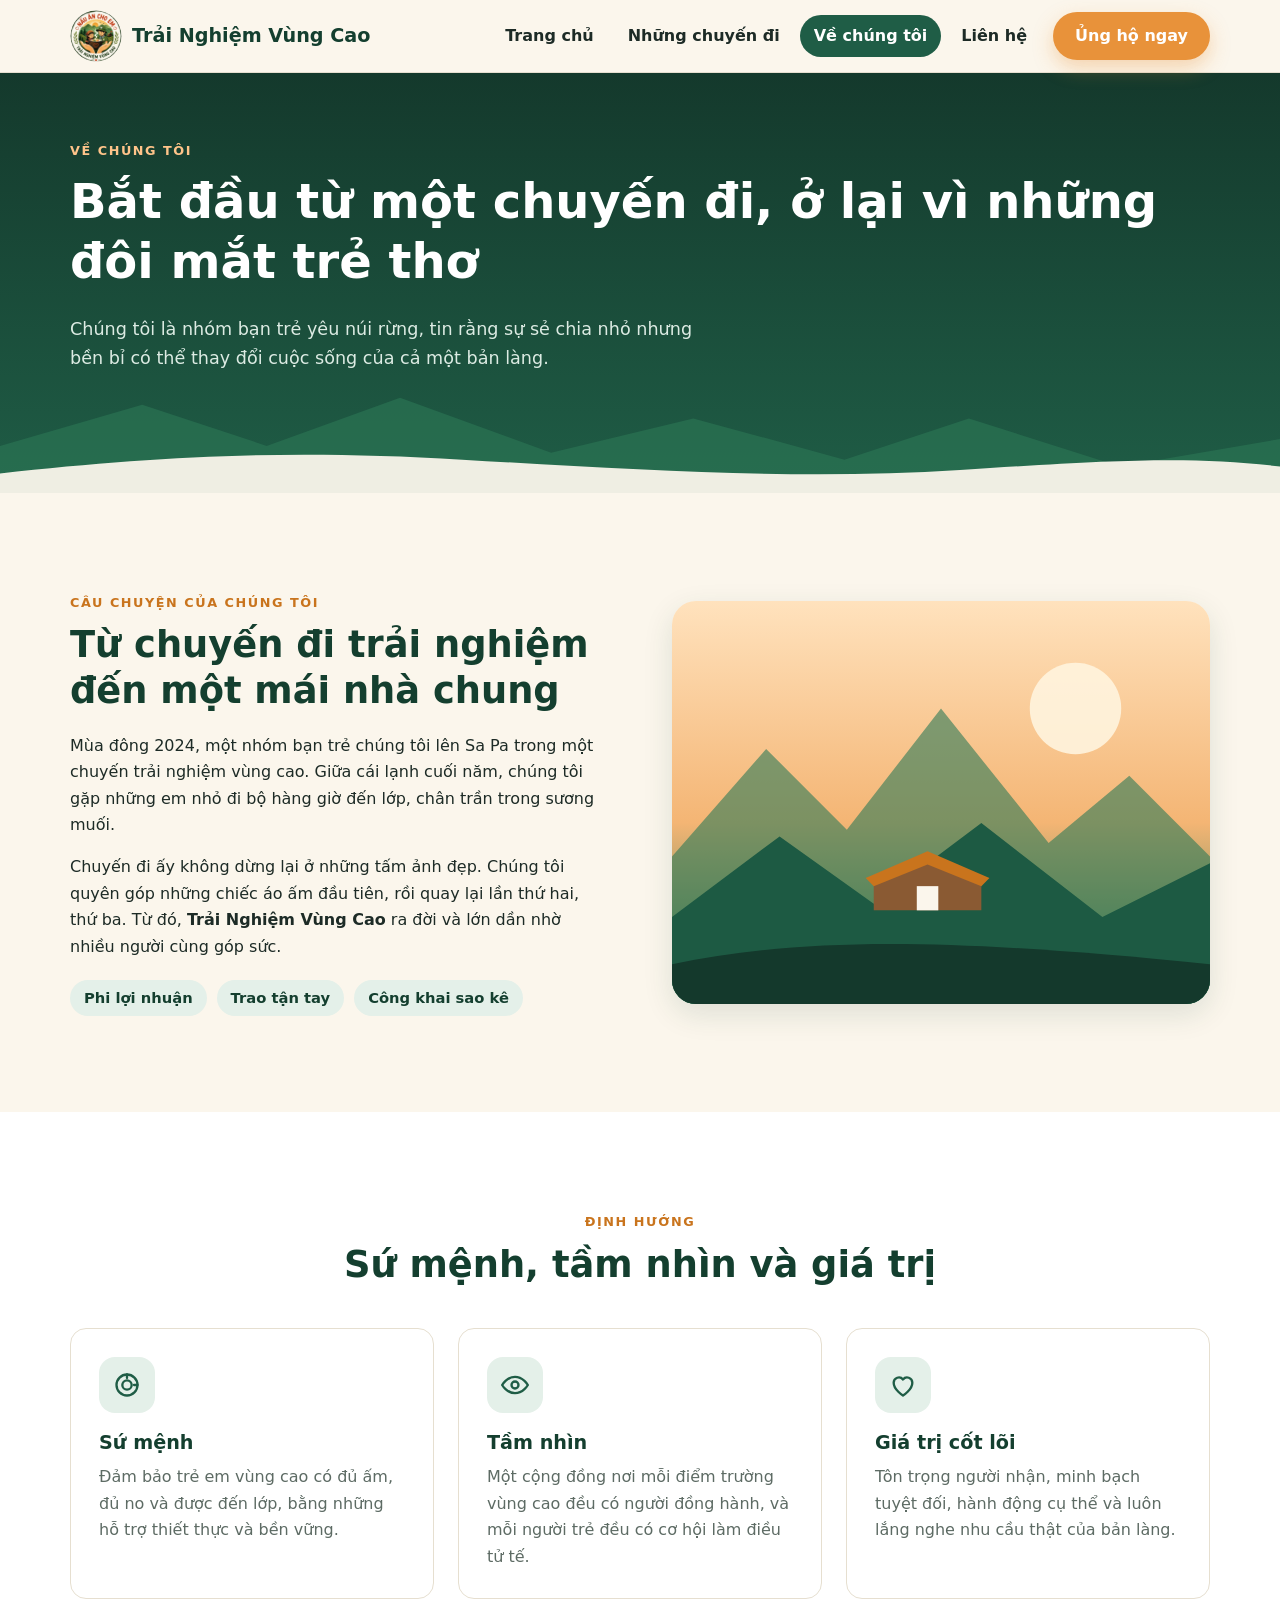
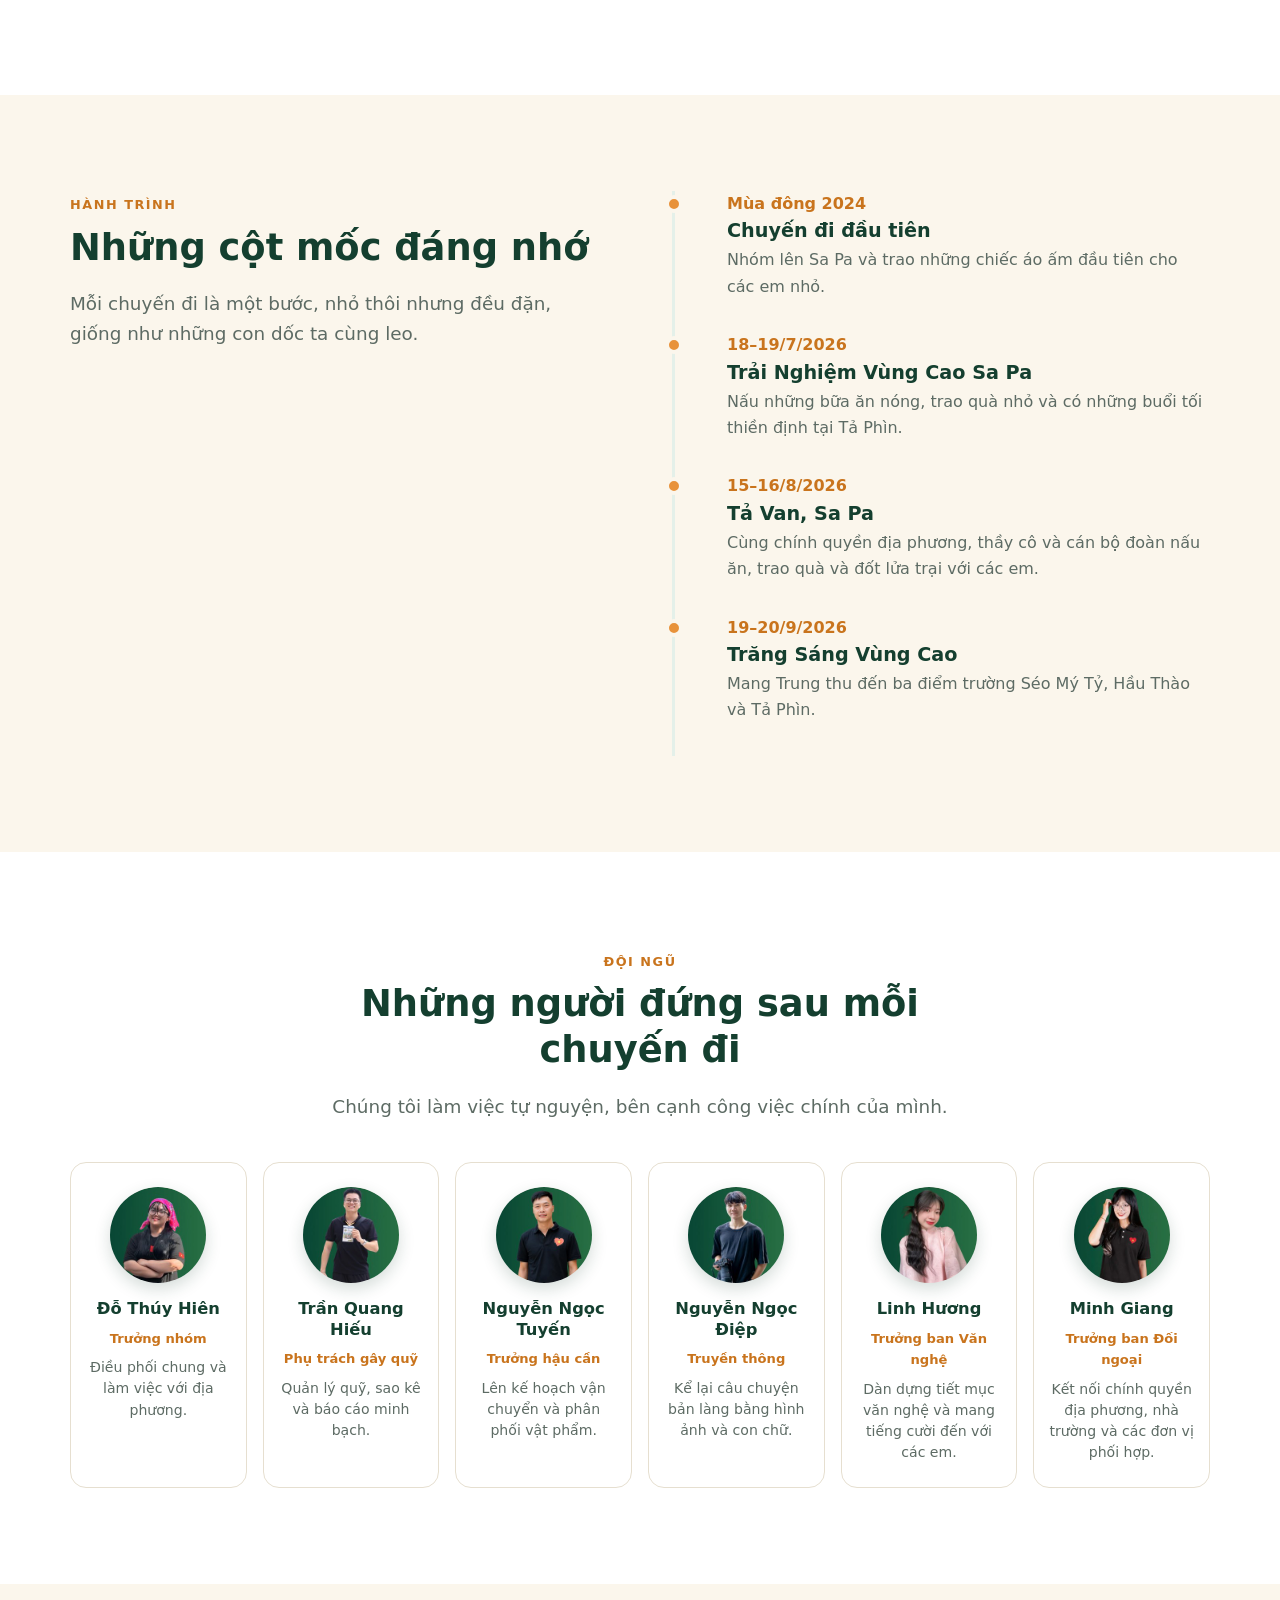
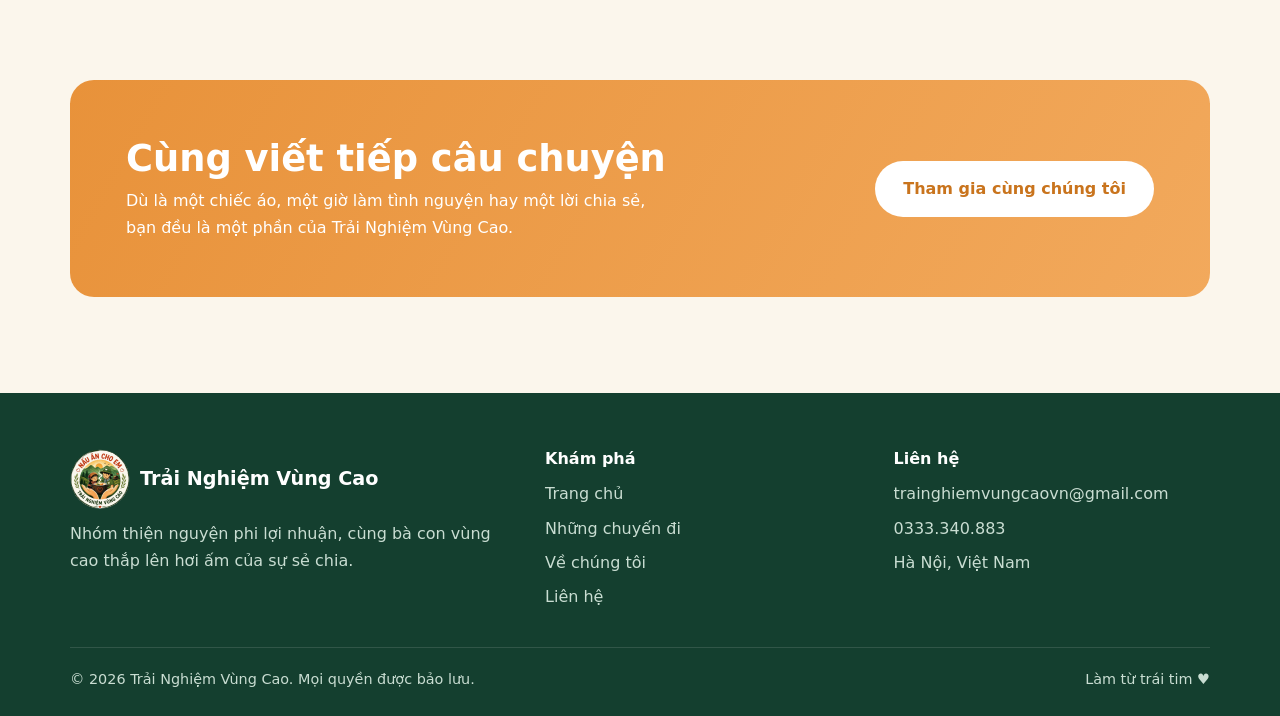
==== about.html @ 70239845 "Add Trải Nghiệm Vùng Cao charity website Static multi-page site (home, trips, about, contact) with t" ====
<!DOCTYPE html>
<html lang="vi">
<head>
  <meta charset="UTF-8">
  <meta name="viewport" content="width=device-width, initial-scale=1">
  <title>Về chúng tôi – Trải Nghiệm Vùng Cao</title>
  <meta name="description" content="Câu chuyện, sứ mệnh, giá trị và đội ngũ của nhóm thiện nguyện Trải Nghiệm Vùng Cao.">
  <link rel="icon" type="image/jpeg" href="image/logo/756038593_122113385253383859_3584838809408569809_n.jpg">
  <link rel="stylesheet" href="assets/css/style.css">
</head>
<body>
  <a class="skip-link" href="#main">Bỏ qua điều hướng</a>

  <header class="site-header">
    <div class="container nav">
      <a class="brand" href="index.html" aria-label="Trải Nghiệm Vùng Cao - Trang chủ">
        <img class="brand-logo" src="image/logo/756038593_122113385253383859_3584838809408569809_n.jpg" alt="" width="52" height="52">
        Trải Nghiệm Vùng Cao
      </a>
      <button class="nav-toggle" aria-expanded="false" aria-controls="menu" aria-label="Mở menu"><span></span></button>
      <ul class="nav-links" id="menu">
        <li><a href="index.html">Trang chủ</a></li>
        <li><a href="trips.html">Những chuyến đi</a></li>
        <li><a href="about.html" aria-current="page">Về chúng tôi</a></li>
        <li><a href="contact.html">Liên hệ</a></li>
        <li><a class="btn btn--primary" href="contact.html#ung-ho">Ủng hộ ngay</a></li>
      </ul>
    </div>
  </header>

  <main id="main">
    <section class="page-hero">
      <div class="container">
        <span class="eyebrow" style="color:#ffc48a">Về chúng tôi</span>
        <h1>Bắt đầu từ một chuyến đi, ở lại vì những đôi mắt trẻ thơ</h1>
        <p>Chúng tôi là nhóm bạn trẻ yêu núi rừng, tin rằng sự sẻ chia nhỏ nhưng bền bỉ có thể thay đổi cuộc sống của cả một bản làng.</p>
      </div>
      <svg class="hero-mountains" viewBox="0 0 1440 160" preserveAspectRatio="none" aria-hidden="true" style="height:110px">
        <path fill="#2e7a58" opacity=".6" d="M0 90 160 30l140 60 150-70 170 80 160-50 170 60 140-60 170 70 180-40v120H0z"/>
        <path fill="#fbf6ec" d="M0 130c180-25 320-35 520-20s380 30 560 15 260-20 360-5v40H0z"/>
      </svg>
    </section>

    <!-- STORY -->
    <section class="section">
      <div class="container split">
        <div class="reveal">
          <span class="eyebrow">Câu chuyện của chúng tôi</span>
          <h2>Từ chuyến đi trải nghiệm đến một mái nhà chung</h2>
          <p>Mùa đông 2024, một nhóm bạn trẻ chúng tôi lên Sa Pa trong một chuyến trải nghiệm vùng cao. Giữa cái lạnh cuối năm, chúng tôi gặp những em nhỏ đi bộ hàng giờ đến lớp, chân trần trong sương muối.</p>
          <p>Chuyến đi ấy không dừng lại ở những tấm ảnh đẹp. Chúng tôi quyên góp những chiếc áo ấm đầu tiên, rồi quay lại lần thứ hai, thứ ba. Từ đó, <strong>Trải Nghiệm Vùng Cao</strong> ra đời và lớn dần nhờ nhiều người cùng góp sức.</p>
          <ul class="pill-list">
            <li>Phi lợi nhuận</li>
            <li>Trao tận tay</li>
            <li>Công khai sao kê</li>
          </ul>
        </div>
        <div class="illustration reveal" aria-hidden="true">
          <svg viewBox="0 0 400 300" preserveAspectRatio="xMidYMid slice">
            <circle cx="300" cy="80" r="34" fill="#fff4de" opacity=".9"/>
            <path fill="#2e7a58" opacity=".6" d="M0 190 70 110l60 60 70-90 80 100 60-50 60 60v110H0z"/>
            <path fill="#1d5a43" d="M0 235 80 175l70 50 80-60 90 70 80-40v110H0z"/>
            <g transform="translate(150 190)">
              <path fill="#8a5a33" d="M0 40V14L40 0l40 14v26z"/>
              <path fill="#c9741d" d="M-6 16 40-4l46 20-6 6L40 6 0 22z"/>
              <rect x="32" y="22" width="16" height="18" fill="#fbf6ec"/>
            </g>
            <path fill="#14392c" d="M0 270c100-20 200-20 400 0v30H0z"/>
          </svg>
        </div>
      </div>
    </section>

    <!-- MISSION -->
    <section class="section section--white">
      <div class="container">
        <div class="section-head center reveal">
          <span class="eyebrow">Định hướng</span>
          <h2>Sứ mệnh, tầm nhìn và giá trị</h2>
        </div>
        <div class="grid grid-3">
          <article class="card reveal">
            <div class="icon-badge"><svg viewBox="0 0 24 24" fill="none" stroke="currentColor" stroke-width="2" stroke-linecap="round" stroke-linejoin="round" aria-hidden="true"><circle cx="12" cy="12" r="9"/><circle cx="12" cy="12" r="4"/><path d="M12 3v3M21 12h-3"/></svg></div>
            <h3>Sứ mệnh</h3>
            <p>Đảm bảo trẻ em vùng cao có đủ ấm, đủ no và được đến lớp, bằng những hỗ trợ thiết thực và bền vững.</p>
          </article>
          <article class="card reveal">
            <div class="icon-badge"><svg viewBox="0 0 24 24" fill="none" stroke="currentColor" stroke-width="2" stroke-linecap="round" stroke-linejoin="round" aria-hidden="true"><path d="M1 12s4-7 11-7 11 7 11 7-4 7-11 7S1 12 1 12z"/><circle cx="12" cy="12" r="3"/></svg></div>
            <h3>Tầm nhìn</h3>
            <p>Một cộng đồng nơi mỗi điểm trường vùng cao đều có người đồng hành, và mỗi người trẻ đều có cơ hội làm điều tử tế.</p>
          </article>
          <article class="card reveal">
            <div class="icon-badge"><svg viewBox="0 0 24 24" fill="none" stroke="currentColor" stroke-width="2" stroke-linecap="round" stroke-linejoin="round" aria-hidden="true"><path d="M12 21s-8-5-8-11a4.5 4.5 0 0 1 8-2.8A4.5 4.5 0 0 1 20 10c0 6-8 11-8 11z"/></svg></div>
            <h3>Giá trị cốt lõi</h3>
            <p>Tôn trọng người nhận, minh bạch tuyệt đối, hành động cụ thể và luôn lắng nghe nhu cầu thật của bản làng.</p>
          </article>
        </div>
      </div>
    </section>

    <!-- TIMELINE -->
    <section class="section">
      <div class="container split" style="align-items:start">
        <div class="section-head reveal" style="margin-bottom:0">
          <span class="eyebrow">Hành trình</span>
          <h2>Những cột mốc đáng nhớ</h2>
          <p class="lead">Mỗi chuyến đi là một bước, nhỏ thôi nhưng đều đặn, giống như những con dốc ta cùng leo.</p>
        </div>
        <ol class="timeline reveal">
          <li><time>Mùa đông 2024</time><h3>Chuyến đi đầu tiên</h3><p>Nhóm lên Sa Pa và trao những chiếc áo ấm đầu tiên cho các em nhỏ.</p></li>
          <li><time>18–19/7/2026</time><h3>Trải Nghiệm Vùng Cao Sa Pa</h3><p>Nấu những bữa ăn nóng, trao quà nhỏ và có những buổi tối thiền định tại Tả Phìn.</p></li>
          <li><time>15–16/8/2026</time><h3>Tả Van, Sa Pa</h3><p>Cùng chính quyền địa phương, thầy cô và cán bộ đoàn nấu ăn, trao quà và đốt lửa trại với các em.</p></li>
          <li><time>19–20/9/2026</time><h3>Trăng Sáng Vùng Cao</h3><p>Mang Trung thu đến ba điểm trường Séo Mý Tỷ, Hầu Thào và Tả Phìn.</p></li>
        </ol>
      </div>
    </section>

    <!-- TEAM -->
    <section class="section section--white">
      <div class="container">
        <div class="section-head center reveal">
          <span class="eyebrow">Đội ngũ</span>
          <h2>Những người đứng sau mỗi chuyến đi</h2>
          <p class="lead">Chúng tôi làm việc tự nguyện, bên cạnh công việc chính của mình.</p>
        </div>
        <div class="team-grid">
          <article class="card team-card reveal">
            <img class="avatar avatar-photo" src="image/team/avatars/hien.jpg" alt="Đỗ Thúy Hiên" width="112" height="112" loading="lazy">
            <h3>Đỗ Thúy Hiên</h3><div class="role">Trưởng nhóm</div>
            <p>Điều phối chung và làm việc với địa phương.</p>
          </article>
          <article class="card team-card reveal">
            <img class="avatar avatar-photo" src="image/team/avatars/hieu.jpg" alt="Trần Quang Hiếu" width="112" height="112" loading="lazy">
            <h3>Trần Quang Hiếu</h3><div class="role">Phụ trách gây quỹ</div>
            <p>Quản lý quỹ, sao kê và báo cáo minh bạch.</p>
          </article>
          <article class="card team-card reveal">
            <img class="avatar avatar-photo" src="image/team/avatars/tuyen.jpg" alt="Nguyễn Ngọc Tuyến" width="112" height="112" loading="lazy">
            <h3>Nguyễn Ngọc Tuyến</h3><div class="role">Trưởng hậu cần</div>
            <p>Lên kế hoạch vận chuyển và phân phối vật phẩm.</p>
          </article>
          <article class="card team-card reveal">
            <img class="avatar avatar-photo" src="image/team/avatars/diep.jpg" alt="Nguyễn Ngọc Điệp" width="112" height="112" loading="lazy">
            <h3>Nguyễn Ngọc Điệp</h3><div class="role">Truyền thông</div>
            <p>Kể lại câu chuyện bản làng bằng hình ảnh và con chữ.</p>
          </article>
          <article class="card team-card reveal">
            <img class="avatar avatar-photo" src="image/team/avatars/huong.jpg" alt="Linh Hương" width="112" height="112" loading="lazy">
            <h3>Linh Hương</h3><div class="role">Trưởng ban Văn nghệ</div>
            <p>Dàn dựng tiết mục văn nghệ và mang tiếng cười đến với các em.</p>
          </article>
          <article class="card team-card reveal">
            <img class="avatar avatar-photo" src="image/team/avatars/giang.jpg" alt="Minh Giang" width="112" height="112" loading="lazy">
            <h3>Minh Giang</h3><div class="role">Trưởng ban Đối ngoại</div>
            <p>Kết nối chính quyền địa phương, nhà trường và các đơn vị phối hợp.</p>
          </article>
        </div>
      </div>
    </section>

    <!-- TRANSPARENCY + CTA -->
    <section class="section">
      <div class="container">
        <div class="cta-band reveal">
          <div>
            <h2>Cùng viết tiếp câu chuyện</h2>
            <p>Dù là một chiếc áo, một giờ làm tình nguyện hay một lời chia sẻ, bạn đều là một phần của Trải Nghiệm Vùng Cao.</p>
          </div>
          <a class="btn" href="contact.html">Tham gia cùng chúng tôi</a>
        </div>
      </div>
    </section>
  </main>

  <footer class="site-footer">
    <div class="container">
      <div class="footer-grid">
        <div>
          <a class="brand" href="index.html">
            <img class="brand-logo" src="image/logo/756038593_122113385253383859_3584838809408569809_n.jpg" alt="" width="52" height="52">
            Trải Nghiệm Vùng Cao
          </a>
          <p>Nhóm thiện nguyện phi lợi nhuận, cùng bà con vùng cao thắp lên hơi ấm của sự sẻ chia.</p>
        </div>
        <div>
          <h4>Khám phá</h4>
          <ul>
            <li><a href="index.html">Trang chủ</a></li>
            <li><a href="trips.html">Những chuyến đi</a></li>
            <li><a href="about.html">Về chúng tôi</a></li>
            <li><a href="contact.html">Liên hệ</a></li>
          </ul>
        </div>
        <div>
          <h4>Liên hệ</h4>
          <ul>
            <li>trainghiemvungcaovn@gmail.com</li>
            <li>0333.340.883</li>
            <li>Hà Nội, Việt Nam</li>
          </ul>
        </div>
      </div>
      <div class="footer-bottom">
        <span>© <span id="year">2026</span> Trải Nghiệm Vùng Cao. Mọi quyền được bảo lưu.</span>
        <span>Làm từ trái tim ♥</span>
      </div>
    </div>
  </footer>

  <script src="assets/js/main.js"></script>
</body>
</html>
---- assets/css/style.css ----
/* ==========================================================
   Trải Nghiệm Vùng Cao - stylesheet dùng chung cho cả 3 trang
   ========================================================== */

:root {
  --green: #1f5d46;
  --green-dark: #143f2f;
  --green-soft: #e4f0e9;
  --amber: #e8923a;
  --amber-dark: #c9741d;
  --cream: #fbf6ec;
  --ink: #1d2b26;
  --muted: #5d6b64;
  --line: #e6dfd0;
  --white: #ffffff;
  --radius: 16px;
  --shadow: 0 10px 30px rgba(20, 63, 47, 0.12);
  --maxw: 1140px;
}

*,
*::before,
*::after { box-sizing: border-box; }

html { scroll-behavior: smooth; }

body {
  margin: 0;
  font-family: "Segoe UI", system-ui, -apple-system, Roboto, "Helvetica Neue", Arial, sans-serif;
  color: var(--ink);
  background: var(--cream);
  line-height: 1.65;
  -webkit-font-smoothing: antialiased;
}

img, svg { max-width: 100%; display: block; }
a { color: var(--green); text-decoration: none; }
a:hover { color: var(--amber-dark); }

h1, h2, h3, h4 { line-height: 1.25; margin: 0 0 .5em; color: var(--green-dark); }
h1 { font-size: clamp(2rem, 5vw, 3.4rem); }
h2 { font-size: clamp(1.6rem, 3.4vw, 2.3rem); }
h3 { font-size: 1.2rem; }
p { margin: 0 0 1em; }

.container { width: min(100% - 32px, var(--maxw)); margin-inline: auto; }
.section { padding: clamp(56px, 8vw, 96px) 0; }
.section--white { background: var(--white); }
.section--green { background: var(--green-dark); color: #e9f2ed; }
.section--green h2, .section--green h3 { color: #fff; }

.eyebrow {
  display: inline-block;
  font-size: .8rem;
  font-weight: 700;
  letter-spacing: .12em;
  text-transform: uppercase;
  color: var(--amber-dark);
  margin-bottom: .6rem;
}
.section--green .eyebrow { color: #f4b574; }

.section-head { max-width: 680px; margin-bottom: 40px; }
.section-head.center { margin-inline: auto; text-align: center; }
.lead { font-size: 1.15rem; color: var(--muted); }

.skip-link {
  position: absolute; left: -999px; top: 8px;
  background: var(--green-dark); color: #fff; padding: 8px 14px; border-radius: 8px; z-index: 200;
}
.skip-link:focus { left: 8px; color: #fff; }

:focus-visible { outline: 3px solid var(--amber); outline-offset: 3px; border-radius: 4px; }

/* ---------- Buttons ---------- */
.btn {
  display: inline-flex; align-items: center; justify-content: center; gap: 8px;
  padding: 13px 26px;
  border-radius: 999px;
  border: 2px solid transparent;
  font: inherit; font-weight: 700; cursor: pointer;
  transition: transform .15s ease, background .2s ease, color .2s ease, box-shadow .2s ease;
}
.btn:hover { transform: translateY(-2px); }
.btn--primary { background: var(--amber); color: #fff; box-shadow: 0 8px 20px rgba(232, 146, 58, .35); }
.btn--primary:hover { background: var(--amber-dark); color: #fff; }
.btn--ghost { border-color: rgba(255,255,255,.7); color: #fff; }
.btn--ghost:hover { background: #fff; color: var(--green-dark); }
.btn--outline { border-color: var(--green); color: var(--green); }
.btn--outline:hover { background: var(--green); color: #fff; }

/* ---------- Header ---------- */
.site-header {
  position: sticky; top: 0; z-index: 100;
  background: rgba(251, 246, 236, .94);
  backdrop-filter: blur(8px);
  border-bottom: 1px solid var(--line);
}
.nav { display: flex; align-items: center; justify-content: space-between; min-height: 72px; gap: 16px; }
.brand { display: flex; align-items: center; gap: 10px; font-weight: 800; font-size: 1.2rem; color: var(--green-dark); }
.brand:hover { color: var(--green-dark); }
/* Logo tròn: cắt vừa vòng tròn để ẩn nền đen ở bốn góc ảnh */
.brand-logo { width: 52px; height: 52px; border-radius: 50%; clip-path: circle(49%); object-fit: cover; flex: none; }
.site-footer .brand-logo { width: 60px; height: 60px; }
.nav-links { display: flex; align-items: center; gap: 6px; list-style: none; margin: 0; padding: 0; }
.nav-links a { display: block; padding: 8px 14px; border-radius: 999px; font-weight: 600; color: var(--ink); }
.nav-links a:hover { background: var(--green-soft); color: var(--green-dark); }
.nav-links a[aria-current="page"] { background: var(--green); color: #fff; }
.nav-links .btn { padding: 9px 20px; margin-left: 6px; color: #fff; }
.nav-links .btn:hover { background: var(--amber-dark); color: #fff; }

.nav-toggle {
  display: none; background: none; border: 0; padding: 8px; cursor: pointer; border-radius: 8px;
}
.nav-toggle span, .nav-toggle span::before, .nav-toggle span::after {
  display: block; width: 24px; height: 2px; background: var(--green-dark); position: relative; transition: .2s;
}
.nav-toggle span::before, .nav-toggle span::after { content: ""; position: absolute; left: 0; }
.nav-toggle span::before { top: -7px; }
.nav-toggle span::after { top: 7px; }
.nav-toggle[aria-expanded="true"] span { background: transparent; }
.nav-toggle[aria-expanded="true"] span::before { top: 0; transform: rotate(45deg); }
.nav-toggle[aria-expanded="true"] span::after { top: 0; transform: rotate(-45deg); }

@media (max-width: 820px) {
  .nav-toggle { display: block; }
  .nav-links {
    position: absolute; left: 0; right: 0; top: 72px;
    flex-direction: column; align-items: stretch; gap: 4px;
    background: var(--cream); padding: 14px 16px 20px;
    border-bottom: 1px solid var(--line);
    display: none;
  }
  .nav-links.open { display: flex; }
  .nav-links .btn { margin: 6px 0 0; }
}

/* ---------- Hero ---------- */
.hero {
  position: relative; overflow: hidden; color: #fff;
  background: linear-gradient(180deg, #14392c 0%, #1f5d46 55%, #3e8a66 100%);
  padding: clamp(64px, 10vw, 120px) 0 clamp(150px, 20vw, 240px);
}
.hero h1 { color: #fff; max-width: 14ch; }
.hero h1 em { font-style: normal; color: #ffc48a; }
.hero p { font-size: 1.2rem; max-width: 52ch; color: #e3efe8; }
.hero-actions { display: flex; flex-wrap: wrap; gap: 14px; margin-top: 28px; }
.hero-sun {
  position: absolute; right: 12%; top: 60px; width: 150px; height: 150px; border-radius: 50%;
  background: radial-gradient(circle, #ffd9a8 0%, #f6a95a 60%, rgba(246,169,90,0) 72%);
  opacity: .9;
}
.hero-mountains { position: absolute; left: 0; right: 0; bottom: -1px; width: 100%; height: auto; }
.hero .container { position: relative; z-index: 2; }

.page-hero {
  position: relative; overflow: hidden; color: #fff;
  background: linear-gradient(180deg, #14392c 0%, #1f5d46 100%);
  padding: 64px 0 120px;
}
.page-hero h1 { color: #fff; font-size: clamp(2rem, 4.5vw, 3rem); }
.page-hero p { color: #dcebe3; max-width: 56ch; font-size: 1.1rem; margin: 0; }
.page-hero .hero-mountains { opacity: .95; }
.page-hero .container { position: relative; z-index: 2; }

/* ---------- Stats ---------- */
.stats {
  margin-top: -64px; position: relative; z-index: 5;
}
.stats-grid {
  display: grid; grid-template-columns: repeat(4, 1fr); gap: 0;
  background: var(--white); border-radius: var(--radius); box-shadow: var(--shadow); overflow: hidden;
}
.stat { padding: 28px 20px; text-align: center; border-right: 1px solid var(--line); }
.stat:last-child { border-right: 0; }
.stat strong { display: block; font-size: clamp(1.8rem, 4vw, 2.6rem); color: var(--green); line-height: 1.1; }
.stat span { color: var(--muted); font-size: .95rem; }
@media (max-width: 720px) {
  .stats-grid { grid-template-columns: repeat(2, 1fr); }
  .stat:nth-child(2) { border-right: 0; }
  .stat:nth-child(-n+2) { border-bottom: 1px solid var(--line); }
}

/* ---------- Cards ---------- */
.grid { display: grid; gap: 24px; }
.grid-3 { grid-template-columns: repeat(3, 1fr); }
.grid-2 { grid-template-columns: repeat(2, 1fr); }
.grid-4 { grid-template-columns: repeat(4, 1fr); }
@media (max-width: 960px) { .grid-3, .grid-4 { grid-template-columns: repeat(2, 1fr); } }
@media (max-width: 640px) { .grid-3, .grid-2, .grid-4 { grid-template-columns: 1fr; } }

.card {
  background: var(--white); border: 1px solid var(--line); border-radius: var(--radius);
  padding: 28px; transition: transform .2s ease, box-shadow .2s ease;
}
.card:hover { transform: translateY(-4px); box-shadow: var(--shadow); }
.icon-badge {
  width: 56px; height: 56px; border-radius: 16px; display: grid; place-items: center;
  background: var(--green-soft); color: var(--green); margin-bottom: 18px;
}
.icon-badge svg { width: 28px; height: 28px; }
.card p { color: var(--muted); margin-bottom: 0; }

/* ---------- Campaign ---------- */
.campaign {
  display: grid; grid-template-columns: 1.1fr 1fr; gap: 0;
  background: var(--white); border-radius: 24px; overflow: hidden; box-shadow: var(--shadow);
}
.campaign-visual {
  min-height: 320px;
  background: linear-gradient(160deg, #f6c58a 0%, #e8923a 45%, #1f5d46 100%);
  position: relative;
}
.campaign-visual svg { position: absolute; inset: auto 0 0 0; width: 100%; }
.campaign-body { padding: clamp(24px, 4vw, 48px); }
.tag {
  display: inline-block; background: var(--green-soft); color: var(--green-dark);
  font-size: .8rem; font-weight: 700; padding: 4px 12px; border-radius: 999px; margin-bottom: 14px;
}
.progress { height: 12px; border-radius: 999px; background: #efe8d8; overflow: hidden; margin: 18px 0 8px; }
.progress > span {
  display: block; height: 100%; width: 0; border-radius: inherit;
  background: linear-gradient(90deg, var(--amber), var(--green));
  transition: width 1.4s ease;
}
.progress-meta { display: flex; justify-content: space-between; font-size: .95rem; color: var(--muted); }
.progress-meta strong { color: var(--green-dark); }

.amounts { display: flex; flex-wrap: wrap; gap: 10px; margin: 22px 0 18px; }
.amount {
  padding: 10px 18px; border-radius: 999px; border: 2px solid var(--line); background: #fff;
  font: inherit; font-weight: 700; cursor: pointer; color: var(--green-dark); transition: .15s;
}
.amount:hover { border-color: var(--green); }
.amount[aria-pressed="true"] { background: var(--green); border-color: var(--green); color: #fff; }
.donate-note { font-size: .9rem; color: var(--muted); margin: 12px 0 0; min-height: 1.4em; }

@media (max-width: 860px) {
  .campaign { grid-template-columns: 1fr; }
  .campaign-visual { min-height: 220px; }
}

/* ---------- Steps ---------- */
.steps { counter-reset: step; display: grid; grid-template-columns: repeat(4, 1fr); gap: 24px; }
.step { position: relative; padding-top: 64px; }
.step::before {
  counter-increment: step; content: counter(step);
  position: absolute; top: 0; left: 0; width: 48px; height: 48px; border-radius: 50%;
  display: grid; place-items: center; font-weight: 800; font-size: 1.2rem;
  background: var(--amber); color: #fff;
}
.step p { color: #c9ddd2; margin: 0; }
@media (max-width: 960px) { .steps { grid-template-columns: repeat(2, 1fr); } }
@media (max-width: 560px) { .steps { grid-template-columns: 1fr; } }

/* ---------- Quote ---------- */
.quote { background: var(--green-soft); border-radius: var(--radius); padding: 28px; position: relative; }
.quote::before {
  content: "“"; position: absolute; top: 4px; left: 18px; font-size: 4rem; line-height: 1;
  color: var(--amber); font-family: Georgia, serif;
}
.quote p { padding-top: 26px; font-size: 1.05rem; }
.quote footer { font-weight: 700; color: var(--green-dark); }
.quote footer span { display: block; font-weight: 400; color: var(--muted); font-size: .9rem; }

/* ---------- CTA band ---------- */
.cta-band {
  background: linear-gradient(120deg, var(--amber) 0%, #f2a95c 100%);
  color: #fff; border-radius: 24px; padding: clamp(32px, 5vw, 56px);
  display: flex; flex-wrap: wrap; gap: 24px; align-items: center; justify-content: space-between;
}
.cta-band h2 { color: #fff; margin: 0 0 6px; }
.cta-band p { margin: 0; max-width: 52ch; }
.cta-band .btn { background: #fff; color: var(--amber-dark); }
.cta-band .btn:hover { background: var(--green-dark); color: #fff; }

/* ---------- About ---------- */
.split { display: grid; grid-template-columns: 1fr 1fr; gap: clamp(28px, 5vw, 64px); align-items: center; }
@media (max-width: 860px) { .split { grid-template-columns: 1fr; } }
.illustration {
  border-radius: 24px; overflow: hidden; aspect-ratio: 4 / 3;
  background: linear-gradient(180deg, #ffe2bd 0%, #f4b574 55%, #2e7a58 100%);
  position: relative; box-shadow: var(--shadow);
}
.illustration svg { position: absolute; inset: 0; width: 100%; height: 100%; }

.timeline { list-style: none; margin: 0; padding: 0 0 0 28px; border-left: 3px solid var(--green-soft); }
.timeline li { position: relative; padding: 0 0 32px 24px; }
.timeline li::before {
  content: ""; position: absolute; left: -38px; top: 4px; width: 18px; height: 18px; border-radius: 50%;
  background: var(--amber); border: 4px solid var(--cream);
}
.timeline time { font-weight: 800; color: var(--amber-dark); }
.timeline h3 { margin: 2px 0 4px; }
.timeline p { margin: 0; color: var(--muted); }

.team-card { text-align: center; }
.avatar {
  width: 96px; height: 96px; border-radius: 50%; margin: 0 auto 16px; display: grid; place-items: center;
  font-size: 2rem; font-weight: 800; color: #fff;
}
.team-card .role { color: var(--amber-dark); font-weight: 700; font-size: .9rem; margin-bottom: 8px; }

.pill-list { display: flex; flex-wrap: wrap; gap: 10px; list-style: none; padding: 0; margin: 20px 0 0; }
.pill-list li { background: var(--green-soft); color: var(--green-dark); padding: 6px 14px; border-radius: 999px; font-weight: 600; font-size: .92rem; }

/* ---------- Contact ---------- */
.contact-grid { display: grid; grid-template-columns: 1fr 1.25fr; gap: 32px; align-items: start; }
@media (max-width: 860px) { .contact-grid { grid-template-columns: 1fr; } }

.info-list { list-style: none; padding: 0; margin: 0; display: grid; gap: 20px; }
.info-list li { display: flex; gap: 14px; }
.info-list .icon-badge { margin: 0; flex: none; width: 48px; height: 48px; border-radius: 14px; }
.info-list strong { display: block; color: var(--green-dark); }
.info-list span, .info-list a { color: var(--muted); }

.form-card { background: var(--white); border: 1px solid var(--line); border-radius: 24px; padding: clamp(22px, 4vw, 40px); box-shadow: var(--shadow); }
.field { margin-bottom: 18px; }
.field label { display: block; font-weight: 700; margin-bottom: 6px; color: var(--green-dark); }
.field input, .field select, .field textarea {
  width: 100%; padding: 12px 14px; border: 2px solid var(--line); border-radius: 12px; background: #fffdf8;
  font: inherit; color: var(--ink); transition: border-color .15s, box-shadow .15s;
}
.field textarea { resize: vertical; min-height: 130px; }
.field input:focus, .field select:focus, .field textarea:focus {
  outline: none; border-color: var(--green); box-shadow: 0 0 0 4px rgba(31, 93, 70, .15);
}
.field.invalid input, .field.invalid select, .field.invalid textarea { border-color: #c0392b; }
.error-msg { display: none; color: #c0392b; font-size: .88rem; margin-top: 4px; }
.field.invalid .error-msg { display: block; }
.form-row { display: grid; grid-template-columns: 1fr 1fr; gap: 16px; }
@media (max-width: 560px) { .form-row { grid-template-columns: 1fr; } }

.form-success {
  display: none; background: var(--green-soft); border: 1px solid #b9d8c7; color: var(--green-dark);
  border-radius: 12px; padding: 16px 18px; margin-bottom: 18px; font-weight: 600;
}
.form-success.show { display: block; }

.bank { background: var(--green-dark); color: #e9f2ed; border-radius: var(--radius); padding: 24px; margin-top: 28px; }
.bank h3 { color: #fff; }
.bank dl { margin: 0; display: grid; grid-template-columns: auto 1fr; gap: 6px 16px; }
.bank dt { color: #a9c7b8; }
.bank dd { margin: 0; font-weight: 700; }

/* ---------- FAQ ---------- */
.faq { max-width: 780px; margin-inline: auto; display: grid; gap: 12px; }
.faq details { background: var(--white); border: 1px solid var(--line); border-radius: 14px; padding: 0 20px; }
.faq summary {
  cursor: pointer; font-weight: 700; padding: 16px 0; list-style: none; color: var(--green-dark);
  display: flex; justify-content: space-between; gap: 16px;
}
.faq summary::-webkit-details-marker { display: none; }
.faq summary::after { content: "+"; font-size: 1.4rem; color: var(--amber-dark); line-height: 1; }
.faq details[open] summary::after { content: "−"; }
.faq details p { color: var(--muted); padding-bottom: 16px; margin: 0; }

/* ---------- Footer ---------- */
.site-footer { background: var(--green-dark); color: #c9ddd2; padding: 56px 0 24px; }
.footer-grid { display: grid; grid-template-columns: 1.4fr 1fr 1fr; gap: 32px; }
@media (max-width: 720px) { .footer-grid { grid-template-columns: 1fr; } }
.site-footer h4 { color: #fff; margin-bottom: 12px; }
.site-footer a { color: #c9ddd2; }
.site-footer a:hover { color: #ffc48a; }
.site-footer ul { list-style: none; margin: 0; padding: 0; display: grid; gap: 8px; }
.site-footer .brand { color: #fff; margin-bottom: 12px; }
.footer-bottom { margin-top: 36px; padding-top: 20px; border-top: 1px solid rgba(255,255,255,.12); font-size: .9rem; display: flex; flex-wrap: wrap; justify-content: space-between; gap: 8px; }

/* ---------- Reveal animation ---------- */
.reveal { opacity: 0; transform: translateY(22px); transition: opacity .7s ease, transform .7s ease; }
.reveal.visible { opacity: 1; transform: none; }

@media (prefers-reduced-motion: reduce) {
  html { scroll-behavior: auto; }
  .reveal { opacity: 1; transform: none; transition: none; }
  .progress > span { transition: none; }
  .btn, .card { transition: none; }
}

/* ---------- Trang Những chuyến đi ---------- */
.trip-toolbar { display: flex; flex-wrap: wrap; gap: 20px; align-items: flex-end; justify-content: space-between; margin-bottom: 32px; }
.filters { display: flex; flex-wrap: wrap; gap: 8px; }
.filter {
  padding: 8px 18px; border-radius: 999px; border: 2px solid var(--line); background: #fff;
  font: inherit; font-weight: 700; color: var(--green-dark); cursor: pointer; transition: .15s;
}
.filter:hover { border-color: var(--green); }
.filter[aria-pressed="true"] { background: var(--green); border-color: var(--green); color: #fff; }

.trip-grid { display: grid; grid-template-columns: repeat(3, 1fr); gap: 24px; }
@media (max-width: 960px) { .trip-grid { grid-template-columns: repeat(2, 1fr); } }
@media (max-width: 640px) { .trip-grid { grid-template-columns: 1fr; } }
.trip-card[hidden] { display: none; }
.trip-card {
  background: var(--white); border: 1px solid var(--line); border-radius: var(--radius);
  overflow: hidden; display: flex; flex-direction: column; transition: transform .2s ease, box-shadow .2s ease;
}
.trip-card:hover { transform: translateY(-4px); box-shadow: var(--shadow); }

/* Khung ảnh: có ảnh thì hiện ảnh, chưa có ảnh thì hiện ô màu + tên file */
.trip-photo, .gallery-item {
  position: relative; overflow: hidden;
  background:
    url("data:image/svg+xml,%3Csvg xmlns='http://www.w3.org/2000/svg' viewBox='0 0 400 300' preserveAspectRatio='none'%3E%3Cpath fill='%231d5a43' opacity='.55' d='M0 200 80 120l70 70 80-100 90 110 80-60v160H0z'/%3E%3Cpath fill='%2314392c' opacity='.8' d='M0 250c100-25 200-25 400 0v50H0z'/%3E%3C/svg%3E") center bottom / cover no-repeat,
    linear-gradient(160deg, #f6c58a 0%, #e8923a 50%, #3e8a66 100%);
}
.trip-photo { aspect-ratio: 4 / 3; }
.trip-photo img, .gallery-item img { width: 100%; height: 100%; object-fit: cover; display: block; }
.trip-photo.no-img::after, .gallery-item.no-img::after {
  content: "Thêm ảnh: " attr(data-file);
  position: absolute; left: 10px; right: 10px; bottom: 10px; text-align: center;
  background: rgba(20, 63, 47, .78); color: #fff; font-size: .78rem; padding: 4px 8px; border-radius: 8px;
}
.trip-year {
  position: absolute; top: 12px; left: 12px; background: var(--amber); color: #fff;
  font-weight: 800; font-size: .8rem; padding: 3px 12px; border-radius: 999px;
}
.trip-body { padding: 22px; display: flex; flex-direction: column; flex: 1; }
.trip-meta { font-size: .85rem; font-weight: 700; color: var(--amber-dark); margin-bottom: 6px; }
.trip-body p { color: var(--muted); }
.trip-stats {
  list-style: none; margin: auto 0 0; padding: 14px 0 0; border-top: 1px solid var(--line);
  display: flex; flex-wrap: wrap; gap: 6px 16px; font-size: .88rem; color: var(--muted);
}
.trip-stats strong { color: var(--green-dark); }
.trip-empty { text-align: center; color: var(--muted); padding: 32px 0; }

.gallery { display: grid; grid-template-columns: repeat(4, 1fr); gap: 12px; }
@media (max-width: 860px) { .gallery { grid-template-columns: repeat(2, 1fr); } }
.gallery-item { aspect-ratio: 1; border: 0; padding: 0; border-radius: 14px; cursor: zoom-in; transition: transform .2s ease; }
.gallery-item:hover { transform: scale(1.02); }
.gallery-item.no-img { cursor: default; }
.gallery-item.no-img:hover { transform: none; }

.lightbox { border: 0; padding: 0; background: transparent; max-width: min(94vw, 1000px); max-height: 92vh; overflow: visible; }
.lightbox::backdrop { background: rgba(10, 25, 19, .88); }
.lightbox img { max-width: 100%; max-height: 80vh; margin: 0 auto; border-radius: 12px; }
.lightbox p { color: #fff; text-align: center; margin: 12px 0 0; }
.lightbox-close {
  position: absolute; top: -14px; right: -6px; width: 40px; height: 40px; border-radius: 50%;
  border: 0; background: #fff; color: var(--green-dark); font-size: 1.6rem; line-height: 1; cursor: pointer; z-index: 2;
}

@media (prefers-reduced-motion: reduce) {
  .trip-card, .gallery-item { transition: none; }
}

/* ---------- Album ảnh từng chuyến đi ---------- */
button.trip-photo { display: block; width: 100%; border: 0; padding: 0; cursor: zoom-in; font: inherit; }
.trip-photo img { object-position: center 35%; transition: transform .4s ease; }
button.trip-photo:hover img { transform: scale(1.04); }
.trip-count {
  position: absolute; right: 12px; bottom: 12px; background: rgba(20, 63, 47, .82); color: #fff;
  font-size: .8rem; font-weight: 700; padding: 3px 12px; border-radius: 999px;
}
.trip-photo.no-img .trip-count { display: none; }
.trip-link { margin-top: 14px; font-weight: 700; }

.album + .album { margin-top: 56px; }
.album h3 { font-size: 1.4rem; margin-bottom: 16px; display: flex; flex-wrap: wrap; align-items: baseline; gap: 4px 14px; }
.album h3 span { font-size: .95rem; font-weight: 600; color: var(--amber-dark); }
.album-grid { display: grid; grid-template-columns: repeat(4, 1fr); gap: 12px; }
@media (max-width: 960px) { .album-grid { grid-template-columns: repeat(3, 1fr); } }
@media (max-width: 560px) { .album-grid { grid-template-columns: repeat(2, 1fr); } }
.album-item {
  aspect-ratio: 1; border: 0; padding: 0; border-radius: 14px; overflow: hidden; cursor: zoom-in; position: relative;
  background: linear-gradient(160deg, #f6c58a 0%, #e8923a 50%, #3e8a66 100%);
}
.album-item img { width: 100%; height: 100%; object-fit: cover; object-position: center 35%; display: block; transition: transform .35s ease; }
.album-item:hover img { transform: scale(1.06); }
.album-empty { color: var(--muted); background: var(--cream); border: 2px dashed var(--line); border-radius: 14px; padding: 28px; text-align: center; margin: 0; }
html { scroll-padding-top: 88px; }

.lightbox-nav {
  position: fixed; top: 50%; transform: translateY(-50%); width: 48px; height: 48px; border-radius: 50%;
  border: 0; background: rgba(255, 255, 255, .92); color: var(--green-dark); font-size: 2rem; line-height: 1;
  cursor: pointer; z-index: 3;
}
.lightbox-nav:hover { background: #fff; }
.lightbox-prev { left: 12px; }
.lightbox-next { right: 12px; }
.lightbox-close { position: fixed; top: 16px; right: 16px; }

@media (prefers-reduced-motion: reduce) {
  .trip-photo img, .album-item img { transition: none; }
}

/* Đảm bảo thuộc tính hidden luôn ẩn được phần tử (vd: ảnh chưa có file) */
[hidden] { display: none !important; }

/* Ảnh đại diện thành viên (ảnh tròn đã cắt sẵn trong image/team/avatars) */
.avatar-photo { width: 112px; height: 112px; object-fit: cover; background: var(--green); box-shadow: 0 6px 16px rgba(20, 63, 47, .18); }

/* Đội ngũ: 6 thành viên trên một hàng (màn hình lớn), tự xuống hàng trên máy nhỏ */
.team-grid { display: grid; grid-template-columns: repeat(6, 1fr); gap: 16px; }
.team-grid .card { padding: 24px 14px; }
.team-grid .avatar-photo { width: 96px; height: 96px; }
.team-grid h3 { font-size: 1.02rem; }
.team-grid .role { font-size: .82rem; }
.team-grid .card p { font-size: .88rem; line-height: 1.5; }
@media (max-width: 1000px) { .team-grid { grid-template-columns: repeat(3, 1fr); } }
@media (max-width: 560px) { .team-grid { grid-template-columns: repeat(2, 1fr); gap: 12px; } }
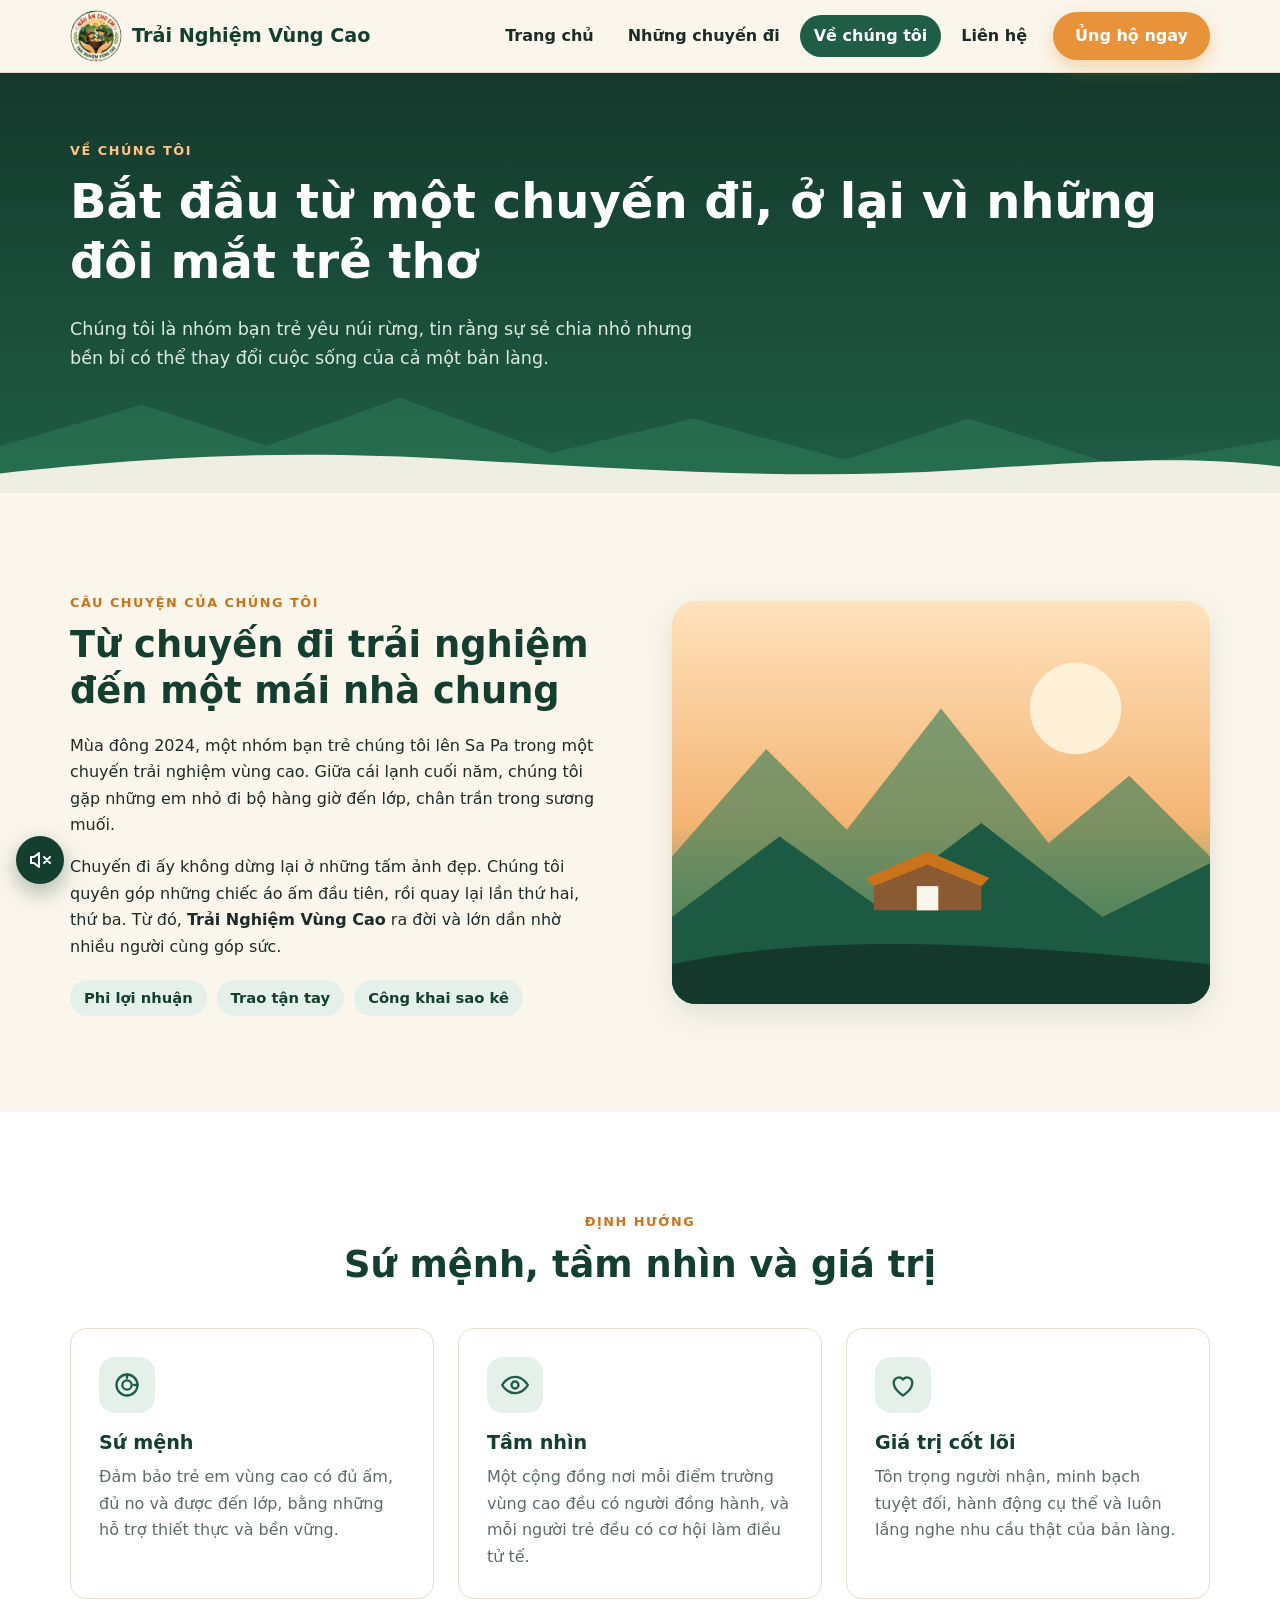
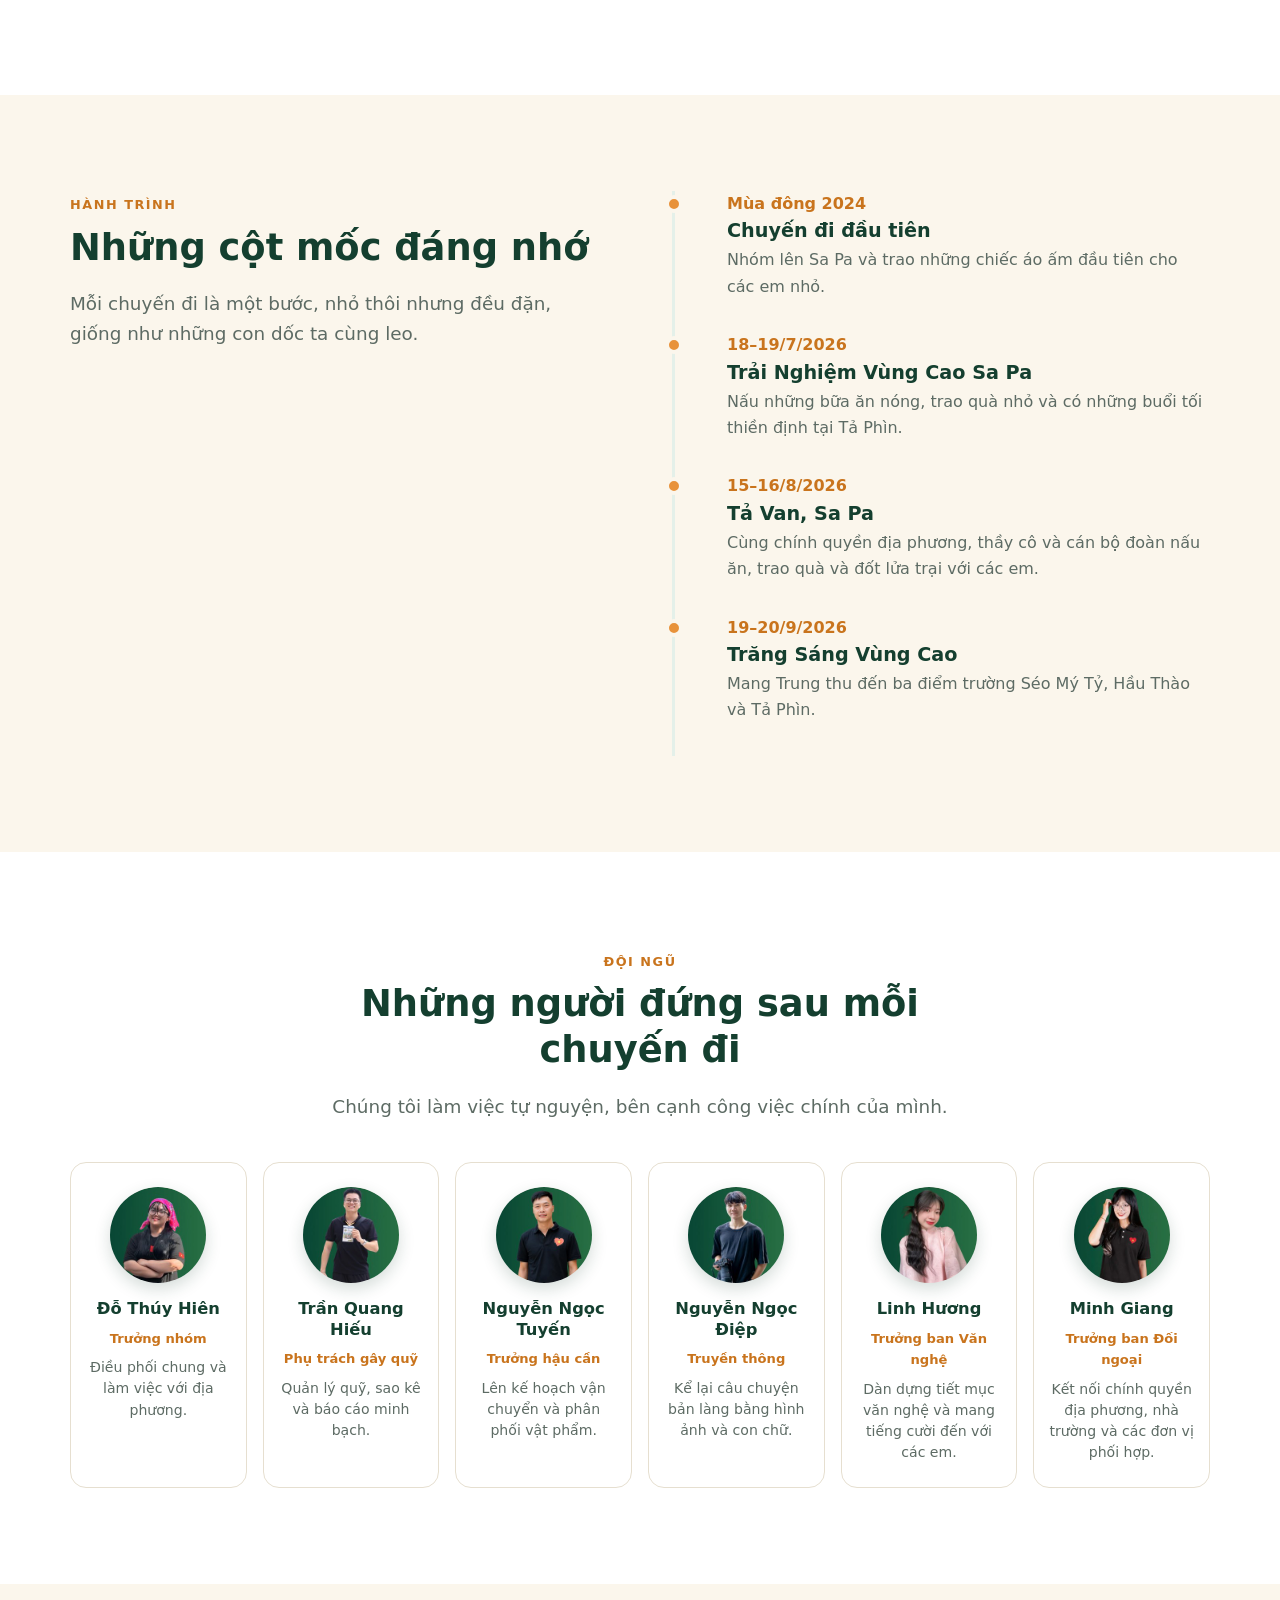
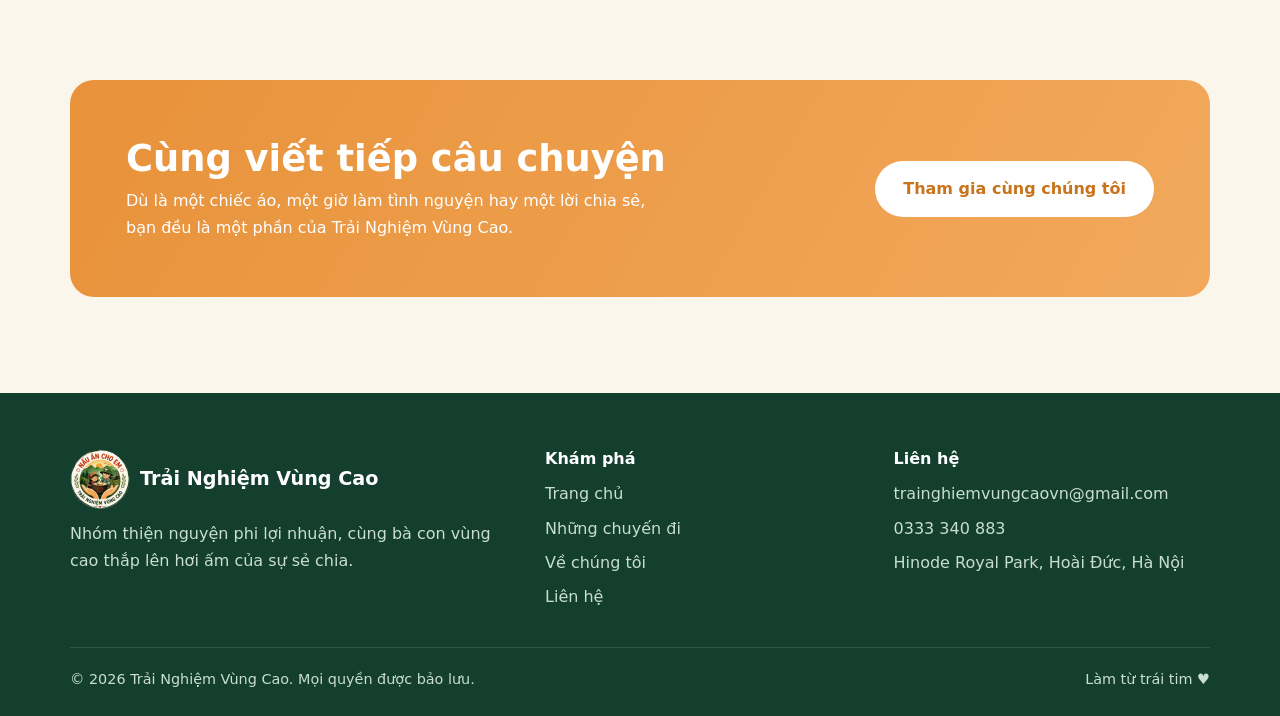
==== commit 69cce7f1: "Add background music toggle (YouTube embed) Round speaker button on every page plays a YouTube track" ====
--- a/about.html
+++ b/about.html
@@ -195,8 +195,8 @@
           <h4>Liên hệ</h4>
           <ul>
             <li>trainghiemvungcaovn@gmail.com</li>
-            <li>0333.340.883</li>
-            <li>Hà Nội, Việt Nam</li>
+            <li>0333 340 883</li>
+            <li>Hinode Royal Park, Hoài Đức, Hà Nội</li>
           </ul>
         </div>
       </div>
@@ -208,5 +208,6 @@
   </footer>
 
   <script src="assets/js/main.js"></script>
+  <script src="assets/js/music.js"></script>
 </body>
 </html>
--- a/assets/css/style.css
+++ b/assets/css/style.css
@@ -500,3 +500,31 @@
 .team-grid .card p { font-size: .88rem; line-height: 1.5; }
 @media (max-width: 1000px) { .team-grid { grid-template-columns: repeat(3, 1fr); } }
 @media (max-width: 560px) { .team-grid { grid-template-columns: repeat(2, 1fr); gap: 12px; } }
+
+/* Thông báo lỗi khi gửi lời nhắn không thành công */
+.form-error {
+  background: #fdecea; border: 1px solid #f1b8b2; color: #8f2a20;
+  border-radius: 12px; padding: 16px 18px; margin-bottom: 18px; font-weight: 600;
+}
+.btn:disabled { opacity: .7; cursor: wait; transform: none; }
+
+/* ---------- Nút nhạc nền ---------- */
+.music-toggle {
+  position: fixed; left: 16px; bottom: 16px; z-index: 150;
+  display: inline-flex; align-items: center; gap: 8px;
+  width: 48px; height: 48px; justify-content: center; padding: 0; border-radius: 50%; border: 0; cursor: pointer;
+  background: var(--green-dark); color: #fff; font: inherit; font-weight: 700; font-size: .9rem;
+  box-shadow: 0 8px 22px rgba(20, 63, 47, .35); transition: transform .15s ease, background .2s ease;
+}
+.music-toggle:hover { transform: translateY(-2px); background: var(--green); }
+.music-toggle svg { width: 24px; height: 24px; flex: none; }
+.music-toggle .m-on { display: none; }
+.music-toggle.is-playing { background: var(--amber); }
+.music-toggle.is-playing:hover { background: var(--amber-dark); }
+.music-toggle.is-playing .m-on { display: inline; }
+.music-toggle.is-playing .m-off { display: none; }
+.music-toggle.is-playing svg { animation: music-pulse 1.4s ease-in-out infinite; }
+@keyframes music-pulse { 50% { transform: scale(1.12); } }
+/* Player YouTube đặt ngoài màn hình, chỉ dùng để phát tiếng */
+.music-player-holder { position: fixed; left: -9999px; top: 0; width: 200px; height: 200px; overflow: hidden; pointer-events: none; }
+@media (prefers-reduced-motion: reduce) { .music-toggle svg { animation: none !important; } .music-toggle { transition: none; } }
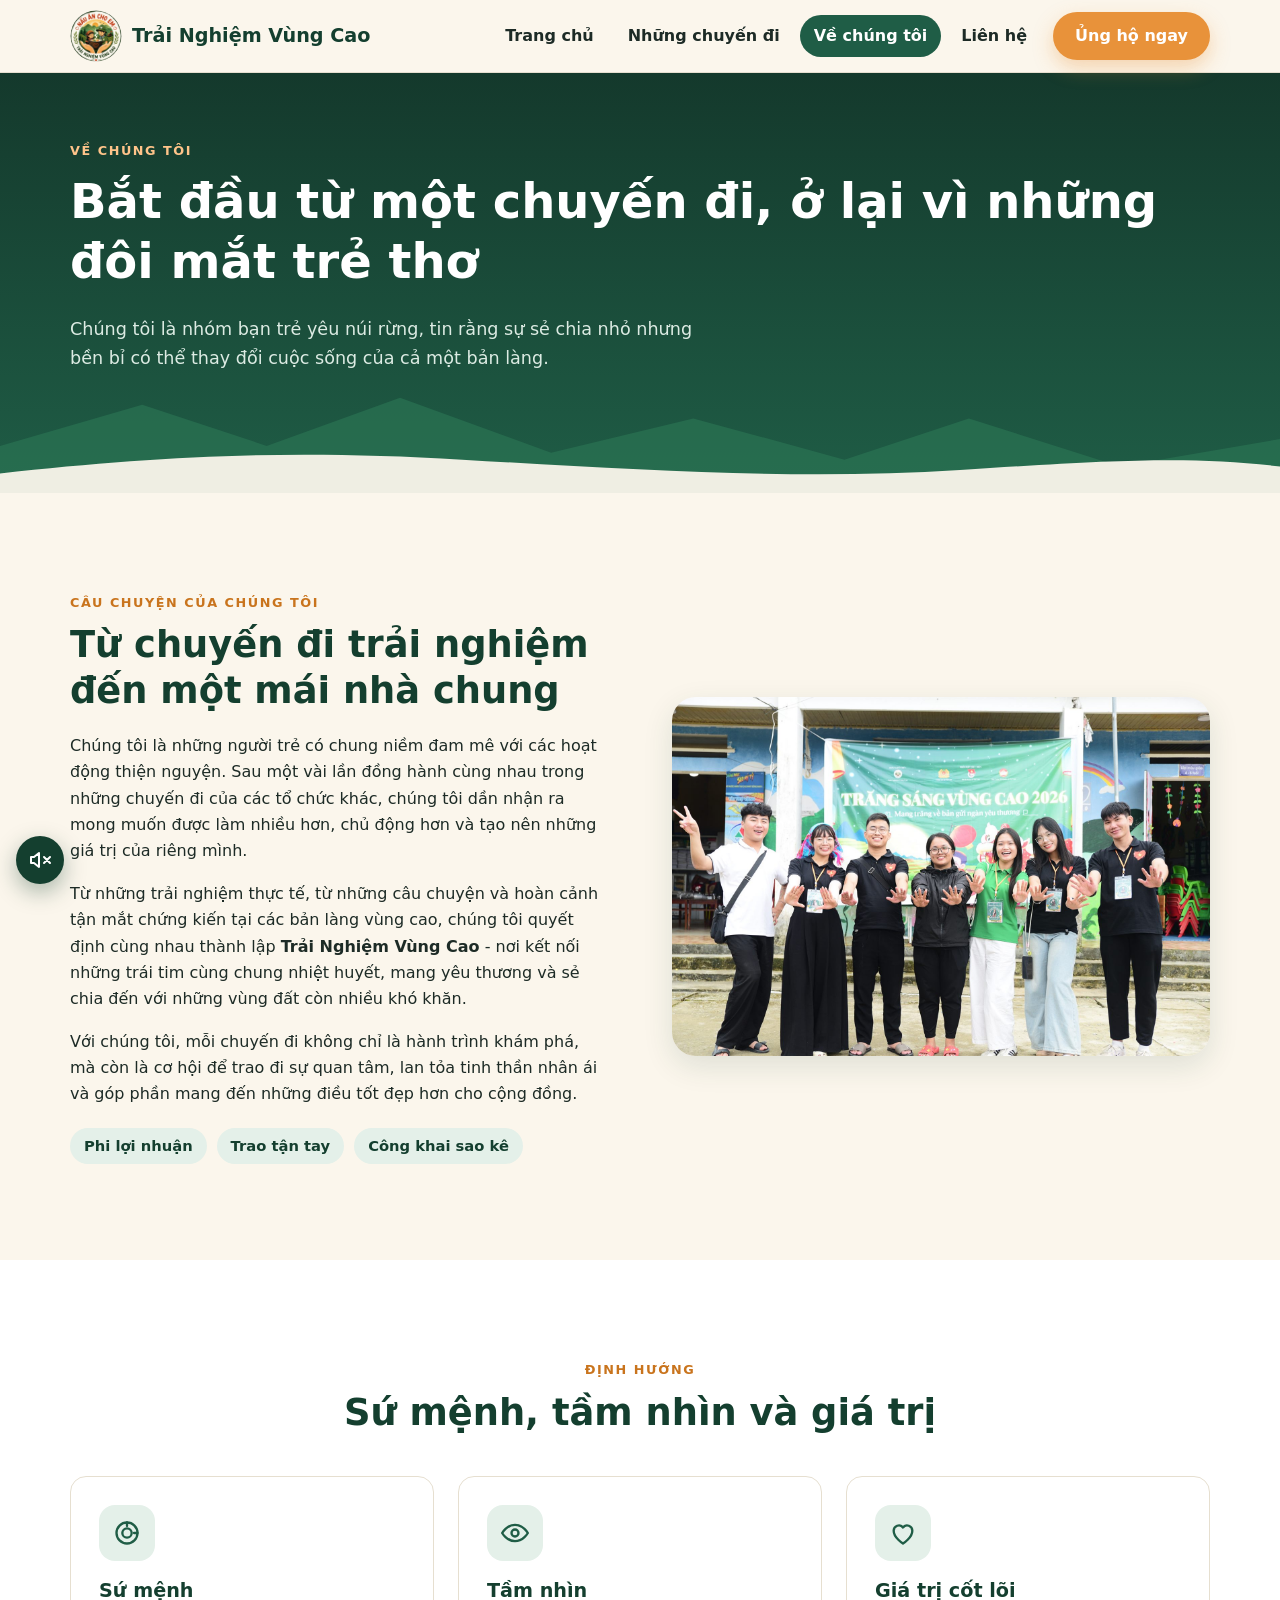
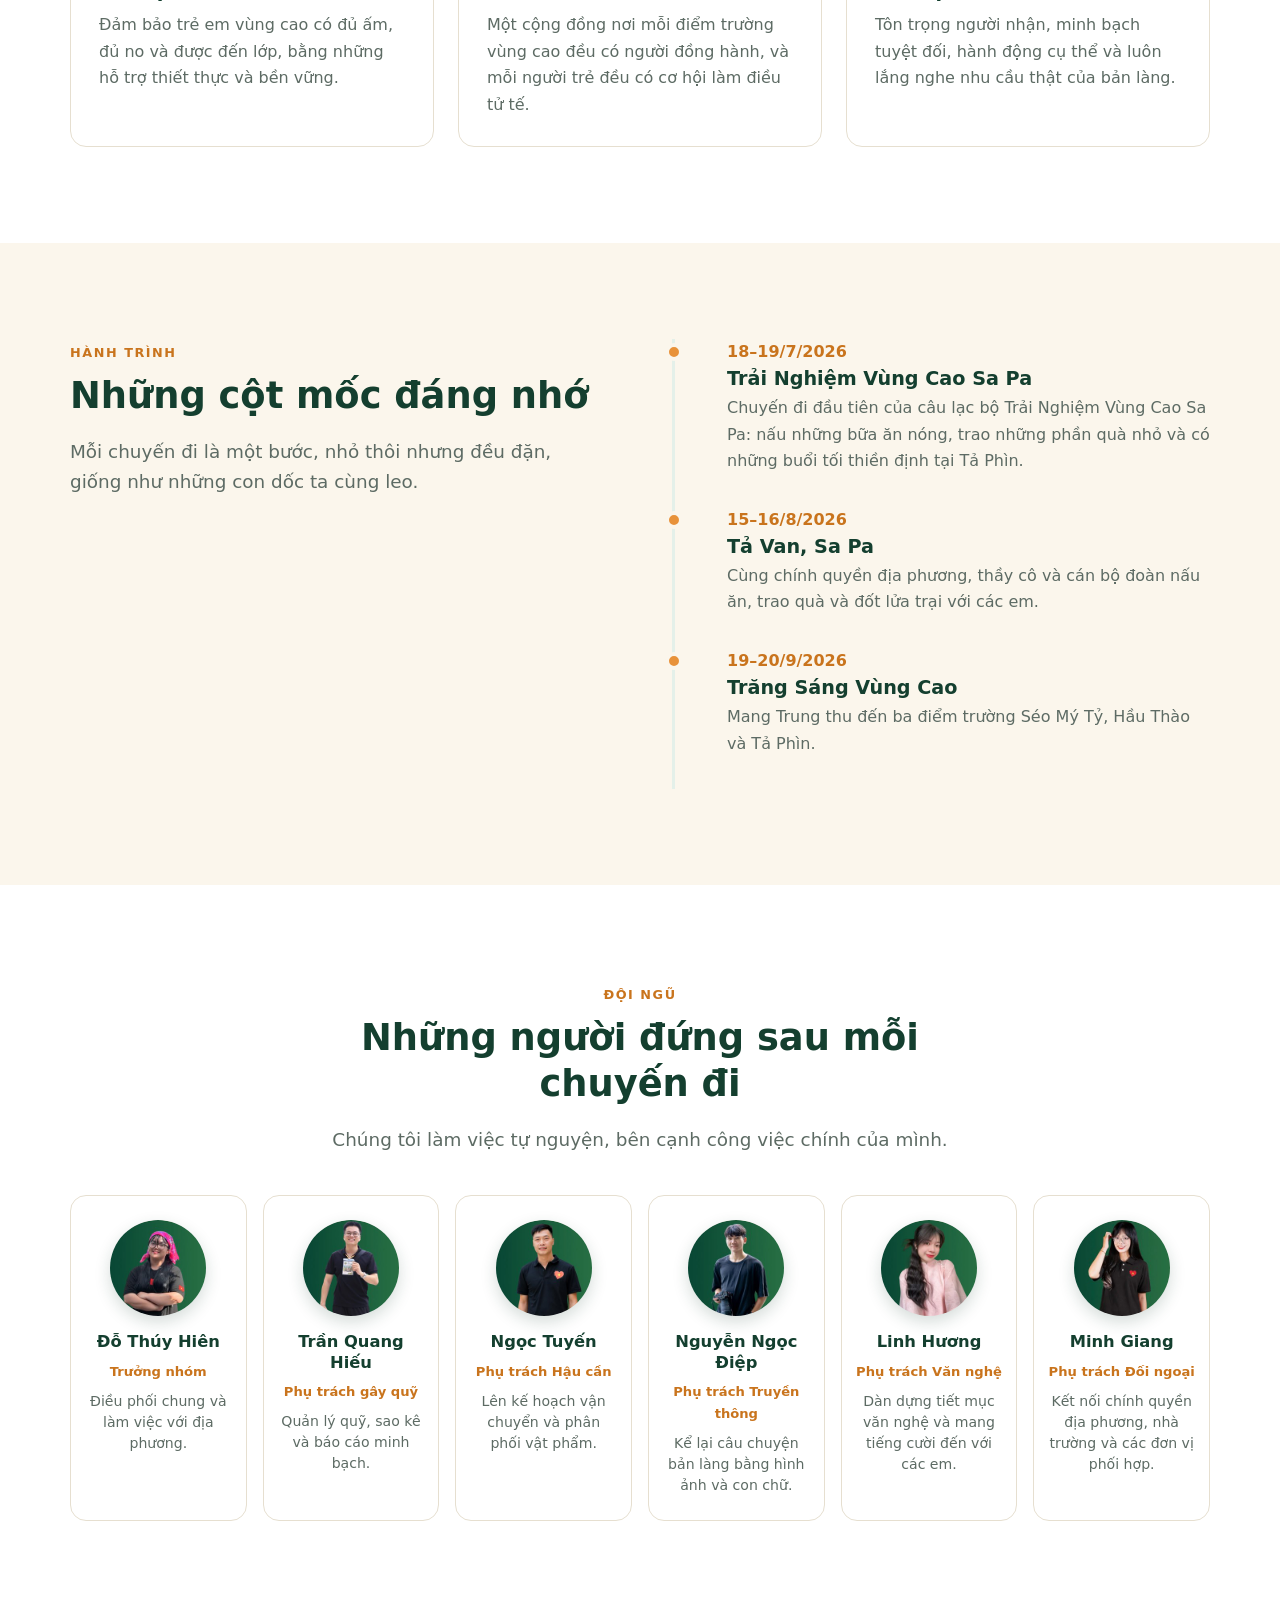
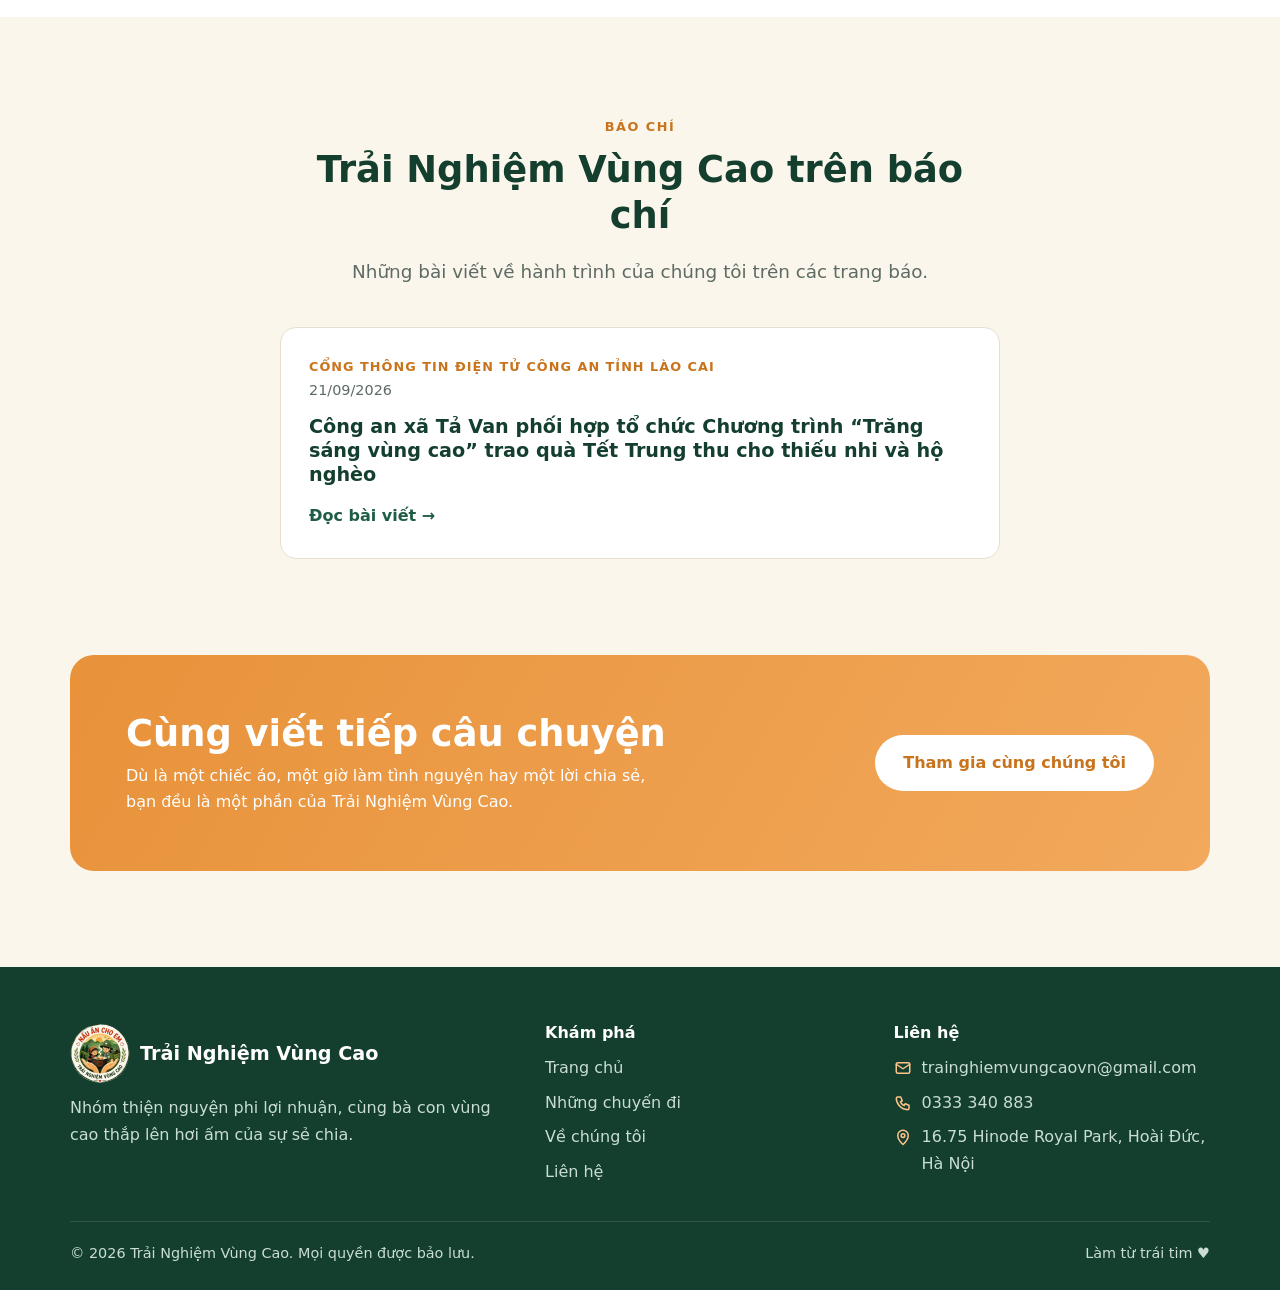
==== commit 56ce2992: "Update about story, add press section, switch contact form to Google Sheets - Rewrite "Câu chuyện củ" ====
--- a/about.html
+++ b/about.html
@@ -47,26 +47,17 @@
         <div class="reveal">
           <span class="eyebrow">Câu chuyện của chúng tôi</span>
           <h2>Từ chuyến đi trải nghiệm đến một mái nhà chung</h2>
-          <p>Mùa đông 2024, một nhóm bạn trẻ chúng tôi lên Sa Pa trong một chuyến trải nghiệm vùng cao. Giữa cái lạnh cuối năm, chúng tôi gặp những em nhỏ đi bộ hàng giờ đến lớp, chân trần trong sương muối.</p>
-          <p>Chuyến đi ấy không dừng lại ở những tấm ảnh đẹp. Chúng tôi quyên góp những chiếc áo ấm đầu tiên, rồi quay lại lần thứ hai, thứ ba. Từ đó, <strong>Trải Nghiệm Vùng Cao</strong> ra đời và lớn dần nhờ nhiều người cùng góp sức.</p>
+          <p>Chúng tôi là những người trẻ có chung niềm đam mê với các hoạt động thiện nguyện. Sau một vài lần đồng hành cùng nhau trong những chuyến đi của các tổ chức khác, chúng tôi dần nhận ra mong muốn được làm nhiều hơn, chủ động hơn và tạo nên những giá trị của riêng mình.</p>
+          <p>Từ những trải nghiệm thực tế, từ những câu chuyện và hoàn cảnh tận mắt chứng kiến tại các bản làng vùng cao, chúng tôi quyết định cùng nhau thành lập <strong>Trải Nghiệm Vùng Cao</strong> - nơi kết nối những trái tim cùng chung nhiệt huyết, mang yêu thương và sẻ chia đến với những vùng đất còn nhiều khó khăn.</p>
+          <p>Với chúng tôi, mỗi chuyến đi không chỉ là hành trình khám phá, mà còn là cơ hội để trao đi sự quan tâm, lan tỏa tinh thần nhân ái và góp phần mang đến những điều tốt đẹp hơn cho cộng đồng.</p>
           <ul class="pill-list">
             <li>Phi lợi nhuận</li>
             <li>Trao tận tay</li>
             <li>Công khai sao kê</li>
           </ul>
         </div>
-        <div class="illustration reveal" aria-hidden="true">
-          <svg viewBox="0 0 400 300" preserveAspectRatio="xMidYMid slice">
-            <circle cx="300" cy="80" r="34" fill="#fff4de" opacity=".9"/>
-            <path fill="#2e7a58" opacity=".6" d="M0 190 70 110l60 60 70-90 80 100 60-50 60 60v110H0z"/>
-            <path fill="#1d5a43" d="M0 235 80 175l70 50 80-60 90 70 80-40v110H0z"/>
-            <g transform="translate(150 190)">
-              <path fill="#8a5a33" d="M0 40V14L40 0l40 14v26z"/>
-              <path fill="#c9741d" d="M-6 16 40-4l46 20-6 6L40 6 0 22z"/>
-              <rect x="32" y="22" width="16" height="18" fill="#fbf6ec"/>
-            </g>
-            <path fill="#14392c" d="M0 270c100-20 200-20 400 0v30H0z"/>
-          </svg>
+        <div class="illustration illustration--photo reveal">
+          <img src="image/team/YSK_2322-web.jpg" alt="Các thành viên Trải Nghiệm Vùng Cao cùng giơ tay trước sân trường trong chương trình Trăng Sáng Vùng Cao 2026" width="1600" height="1068" loading="lazy">
         </div>
       </div>
     </section>
@@ -107,8 +98,7 @@
           <p class="lead">Mỗi chuyến đi là một bước, nhỏ thôi nhưng đều đặn, giống như những con dốc ta cùng leo.</p>
         </div>
         <ol class="timeline reveal">
-          <li><time>Mùa đông 2024</time><h3>Chuyến đi đầu tiên</h3><p>Nhóm lên Sa Pa và trao những chiếc áo ấm đầu tiên cho các em nhỏ.</p></li>
-          <li><time>18–19/7/2026</time><h3>Trải Nghiệm Vùng Cao Sa Pa</h3><p>Nấu những bữa ăn nóng, trao quà nhỏ và có những buổi tối thiền định tại Tả Phìn.</p></li>
+          <li><time>18–19/7/2026</time><h3>Trải Nghiệm Vùng Cao Sa Pa</h3><p>Chuyến đi đầu tiên của câu lạc bộ Trải Nghiệm Vùng Cao Sa Pa: nấu những bữa ăn nóng, trao những phần quà nhỏ và có những buổi tối thiền định tại Tả Phìn.</p></li>
           <li><time>15–16/8/2026</time><h3>Tả Van, Sa Pa</h3><p>Cùng chính quyền địa phương, thầy cô và cán bộ đoàn nấu ăn, trao quà và đốt lửa trại với các em.</p></li>
           <li><time>19–20/9/2026</time><h3>Trăng Sáng Vùng Cao</h3><p>Mang Trung thu đến ba điểm trường Séo Mý Tỷ, Hầu Thào và Tả Phìn.</p></li>
         </ol>
@@ -136,23 +126,48 @@
           </article>
           <article class="card team-card reveal">
             <img class="avatar avatar-photo" src="image/team/avatars/tuyen.jpg" alt="Nguyễn Ngọc Tuyến" width="112" height="112" loading="lazy">
-            <h3>Nguyễn Ngọc Tuyến</h3><div class="role">Trưởng hậu cần</div>
+            <h3>Ngọc Tuyến</h3><div class="role">Phụ trách Hậu cần</div>
             <p>Lên kế hoạch vận chuyển và phân phối vật phẩm.</p>
           </article>
           <article class="card team-card reveal">
             <img class="avatar avatar-photo" src="image/team/avatars/diep.jpg" alt="Nguyễn Ngọc Điệp" width="112" height="112" loading="lazy">
-            <h3>Nguyễn Ngọc Điệp</h3><div class="role">Truyền thông</div>
+            <h3>Nguyễn Ngọc Điệp</h3><div class="role">Phụ trách Truyền thông</div>
             <p>Kể lại câu chuyện bản làng bằng hình ảnh và con chữ.</p>
           </article>
           <article class="card team-card reveal">
             <img class="avatar avatar-photo" src="image/team/avatars/huong.jpg" alt="Linh Hương" width="112" height="112" loading="lazy">
-            <h3>Linh Hương</h3><div class="role">Trưởng ban Văn nghệ</div>
+            <h3>Linh Hương</h3><div class="role">Phụ trách Văn nghệ</div>
             <p>Dàn dựng tiết mục văn nghệ và mang tiếng cười đến với các em.</p>
           </article>
           <article class="card team-card reveal">
             <img class="avatar avatar-photo" src="image/team/avatars/giang.jpg" alt="Minh Giang" width="112" height="112" loading="lazy">
-            <h3>Minh Giang</h3><div class="role">Trưởng ban Đối ngoại</div>
+            <h3>Minh Giang</h3><div class="role">Phụ trách Đối ngoại</div>
             <p>Kết nối chính quyền địa phương, nhà trường và các đơn vị phối hợp.</p>
+          </article>
+        </div>
+      </div>
+    </section>
+
+    <!-- PRESS -->
+    <!--
+      CÁCH THÊM BÀI BÁO: copy nguyên một khối <article class="card press-card reveal">...</article> bên dưới,
+      rồi sửa: tên báo, ngày đăng (có thể bỏ dòng <time>), tiêu đề bài viết, và đường link trong href.
+      Muốn xóa bài nào thì xóa cả khối <article> của bài đó.
+      Khi có từ 2 bài trở lên, đổi class "grid" và bỏ style bên dưới thành "grid grid-2" (hoặc "grid grid-3").
+    -->
+    <section class="section" style="padding-bottom:0">
+      <div class="container">
+        <div class="section-head center reveal">
+          <span class="eyebrow">Báo chí</span>
+          <h2>Trải Nghiệm Vùng Cao trên báo chí</h2>
+          <p class="lead">Những bài viết về hành trình của chúng tôi trên các trang báo.</p>
+        </div>
+        <div class="grid" style="max-width:720px;margin-inline:auto">
+          <article class="card press-card reveal">
+            <div class="press-source">Cổng thông tin điện tử Công an tỉnh Lào Cai</div>
+            <time class="press-date" datetime="2026-09-21">21/09/2026</time>
+            <h3>Công an xã Tả Van phối hợp tổ chức Chương trình “Trăng sáng vùng cao” trao quà Tết Trung thu cho thiếu nhi và hộ nghèo</h3>
+            <a class="press-link" href="https://congan.laocai.gov.vn/nghia-tinh-nguoi-chien-si/cong-an-xa-ta-van-phoi-hop-to-chuc-chuong-trinh-trang-sang-vung-cao-trao-qua-tet-trung-thu-cho-t-1615778" target="_blank" rel="noopener noreferrer">Đọc bài viết →</a>
           </article>
         </div>
       </div>
@@ -193,10 +208,10 @@
         </div>
         <div>
           <h4>Liên hệ</h4>
-          <ul>
-            <li>trainghiemvungcaovn@gmail.com</li>
-            <li>0333 340 883</li>
-            <li>Hinode Royal Park, Hoài Đức, Hà Nội</li>
+          <ul class="footer-contact">
+            <li><svg viewBox="0 0 24 24" fill="none" stroke="currentColor" stroke-width="2" stroke-linecap="round" stroke-linejoin="round" aria-hidden="true"><rect x="3" y="5" width="18" height="14" rx="2"/><path d="m3 7 9 6 9-6"/></svg><a href="mailto:trainghiemvungcaovn@gmail.com">trainghiemvungcaovn@gmail.com</a></li>
+            <li><svg viewBox="0 0 24 24" fill="none" stroke="currentColor" stroke-width="2" stroke-linecap="round" stroke-linejoin="round" aria-hidden="true"><path d="M5 4h4l2 5-2.5 1.5a11 11 0 0 0 5 5L15 13l5 2v4a2 2 0 0 1-2 2A16 16 0 0 1 3 6a2 2 0 0 1 2-2z"/></svg><a href="tel:0333340883">0333 340 883</a></li>
+            <li><svg viewBox="0 0 24 24" fill="none" stroke="currentColor" stroke-width="2" stroke-linecap="round" stroke-linejoin="round" aria-hidden="true"><path d="M12 22s7-6.5 7-12a7 7 0 0 0-14 0c0 5.5 7 12 7 12z"/><circle cx="12" cy="10" r="2.5"/></svg><span>16.75 Hinode Royal Park, Hoài Đức, Hà Nội</span></li>
           </ul>
         </div>
       </div>
--- a/assets/css/style.css
+++ b/assets/css/style.css
@@ -283,6 +283,14 @@
   position: relative; box-shadow: var(--shadow);
 }
 .illustration svg { position: absolute; inset: 0; width: 100%; height: 100%; }
+.press-card { display: flex; flex-direction: column; }
+.press-source { font-size: .8rem; font-weight: 800; letter-spacing: .08em; text-transform: uppercase; color: var(--amber-dark); }
+.press-date { font-size: .9rem; color: var(--muted); margin: 2px 0 12px; }
+.press-card h3 { margin-bottom: 16px; }
+.press-link { margin-top: auto; font-weight: 700; color: var(--green); }
+.press-link:hover { color: var(--green-dark); }
+.illustration--photo { aspect-ratio: 3 / 2; background: var(--cream); }
+.illustration--photo img { position: absolute; inset: 0; width: 100%; height: 100%; object-fit: cover; }
 
 .timeline { list-style: none; margin: 0; padding: 0 0 0 28px; border-left: 3px solid var(--green-soft); }
 .timeline li { position: relative; padding: 0 0 32px 24px; }
@@ -364,6 +372,8 @@
 .site-footer a:hover { color: #ffc48a; }
 .site-footer ul { list-style: none; margin: 0; padding: 0; display: grid; gap: 8px; }
 .site-footer .brand { color: #fff; margin-bottom: 12px; }
+.footer-contact li { display: flex; align-items: flex-start; gap: 10px; }
+.footer-contact svg { flex: none; width: 18px; height: 18px; margin-top: 4px; color: #ffc48a; }
 .footer-bottom { margin-top: 36px; padding-top: 20px; border-top: 1px solid rgba(255,255,255,.12); font-size: .9rem; display: flex; flex-wrap: wrap; justify-content: space-between; gap: 8px; }
 
 /* ---------- Reveal animation ---------- */
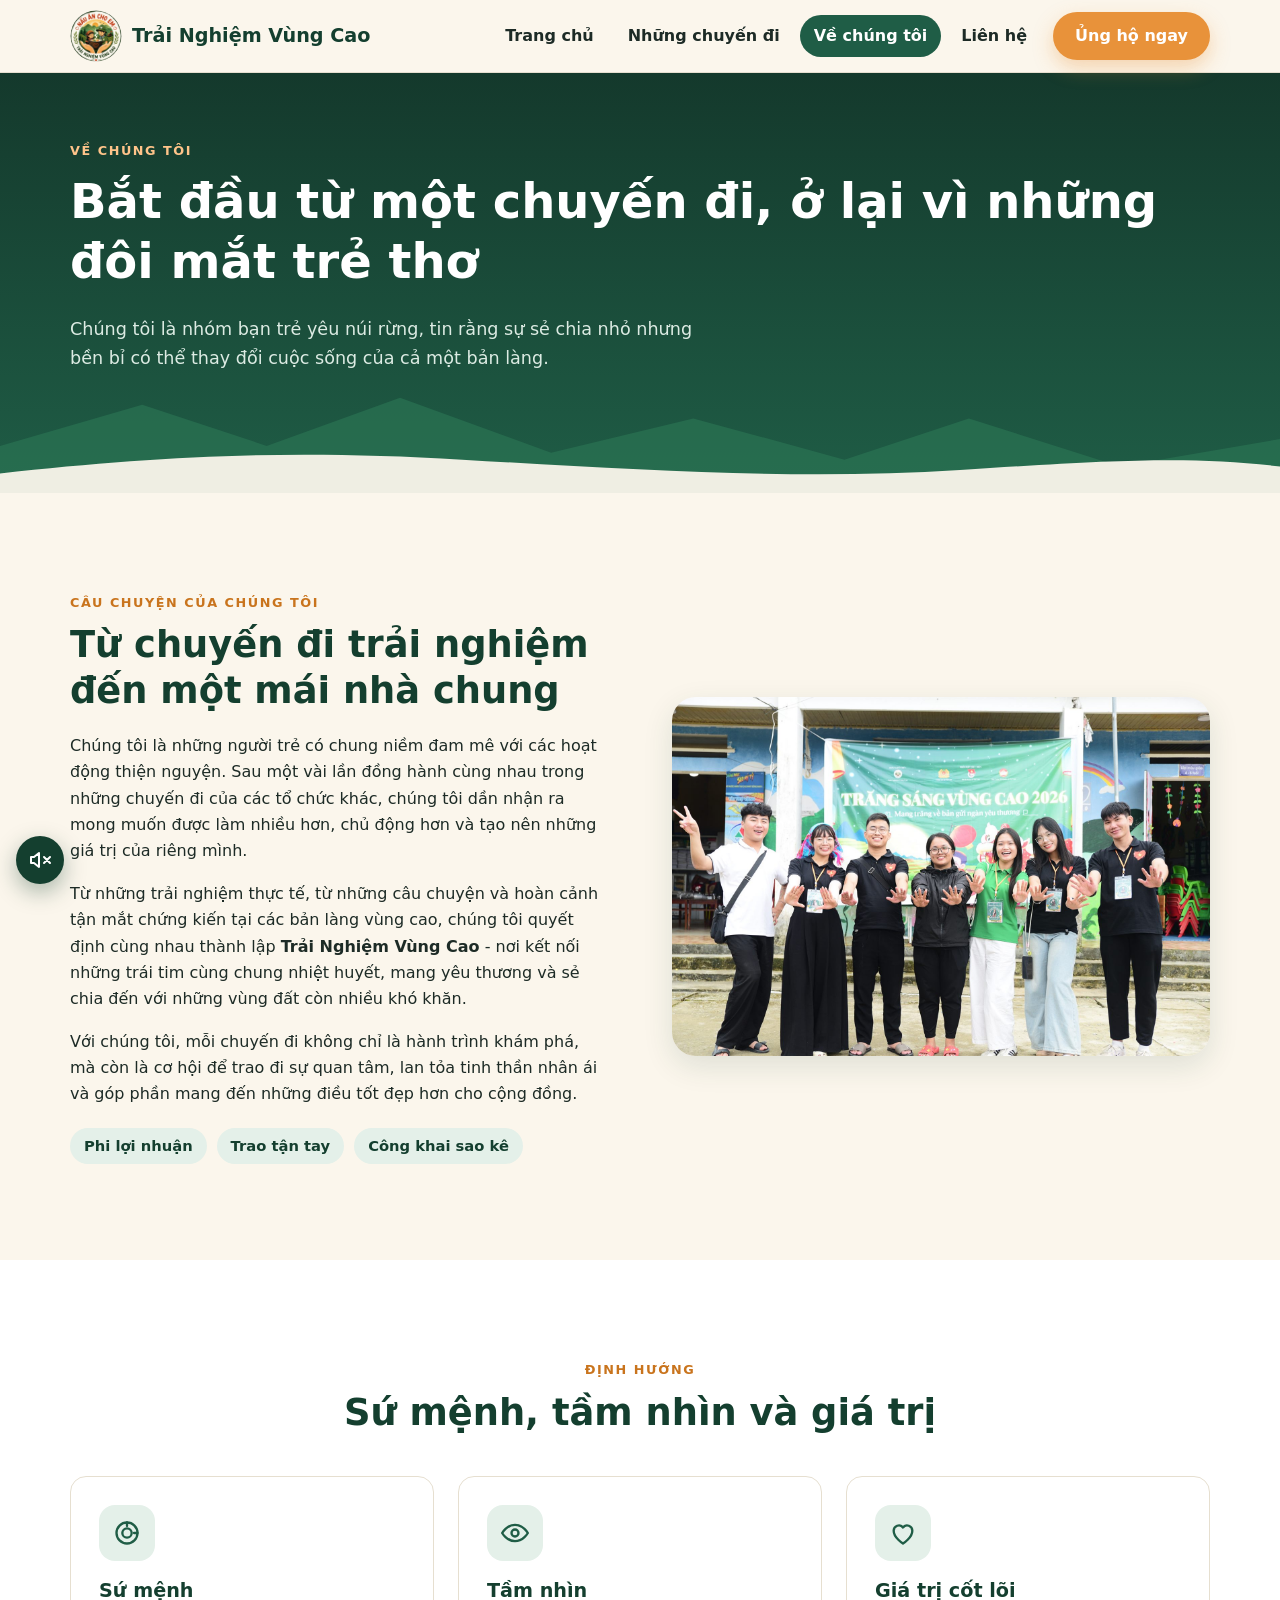
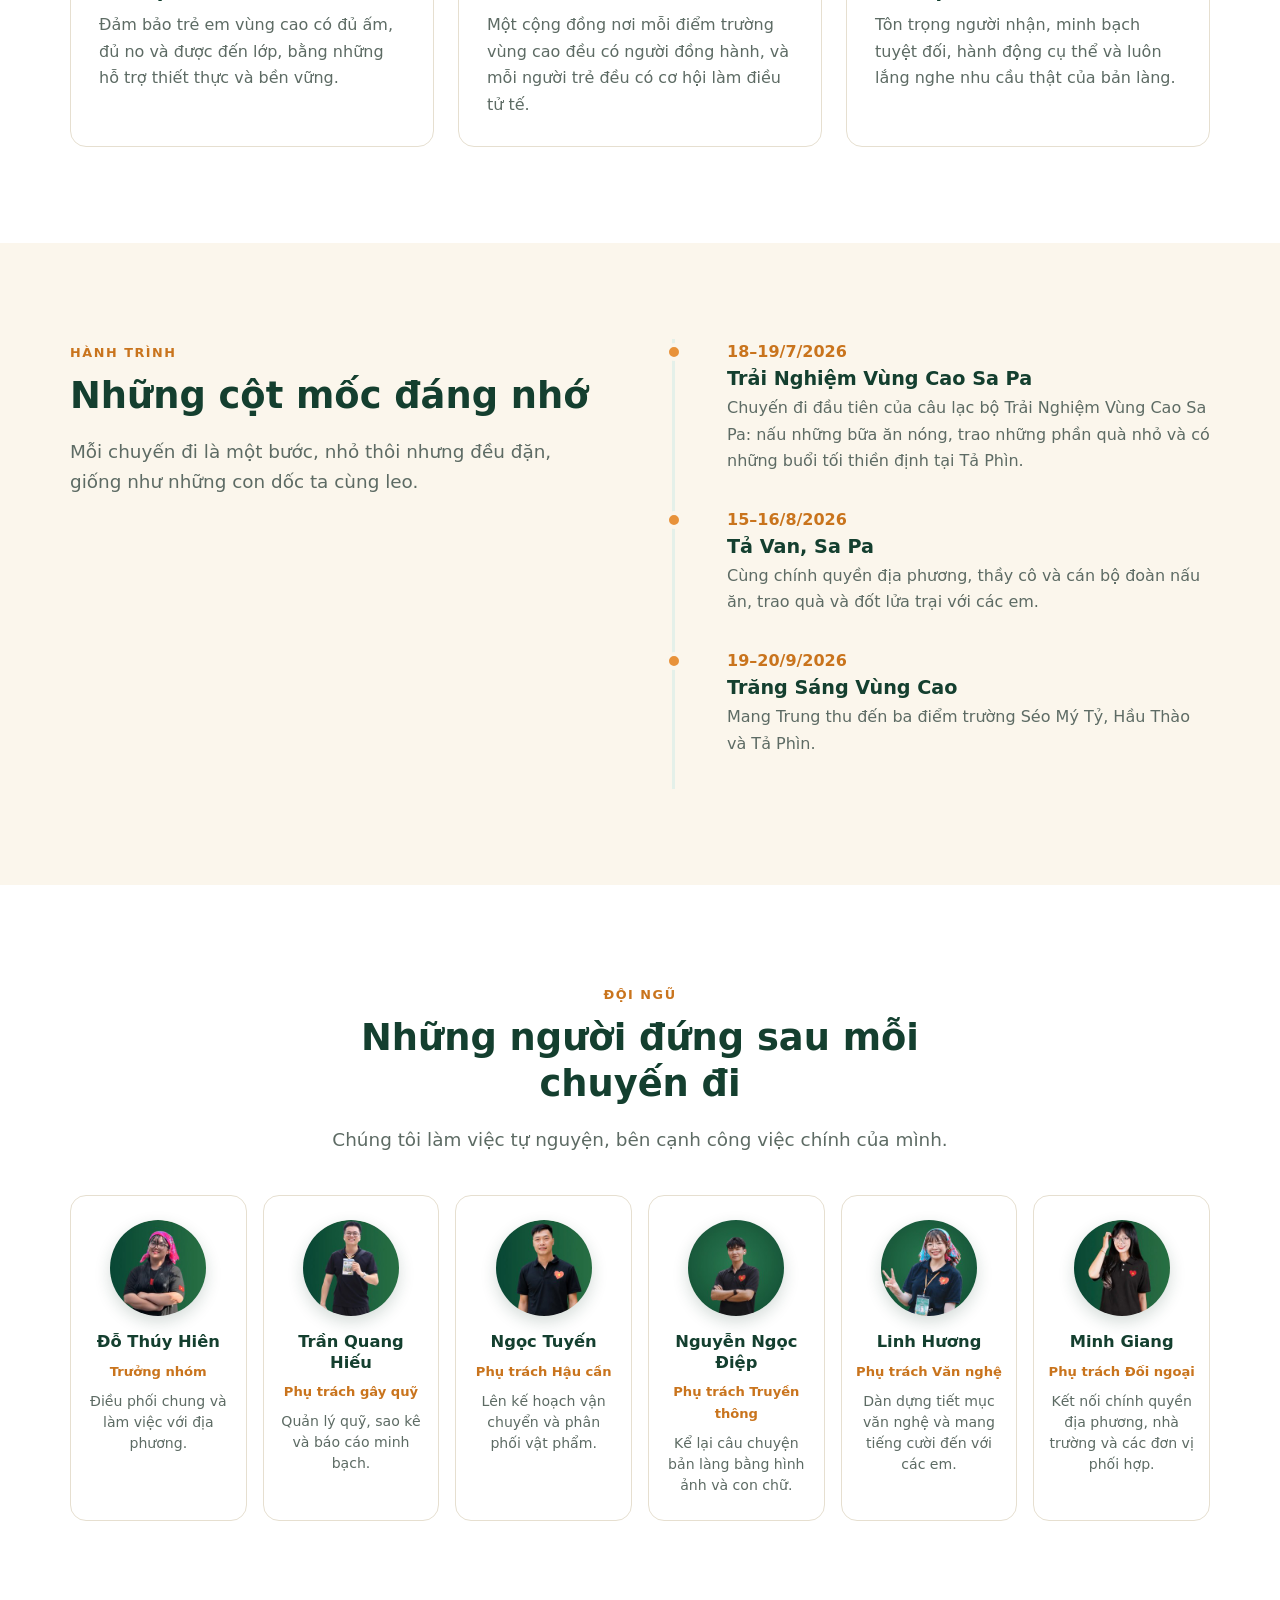
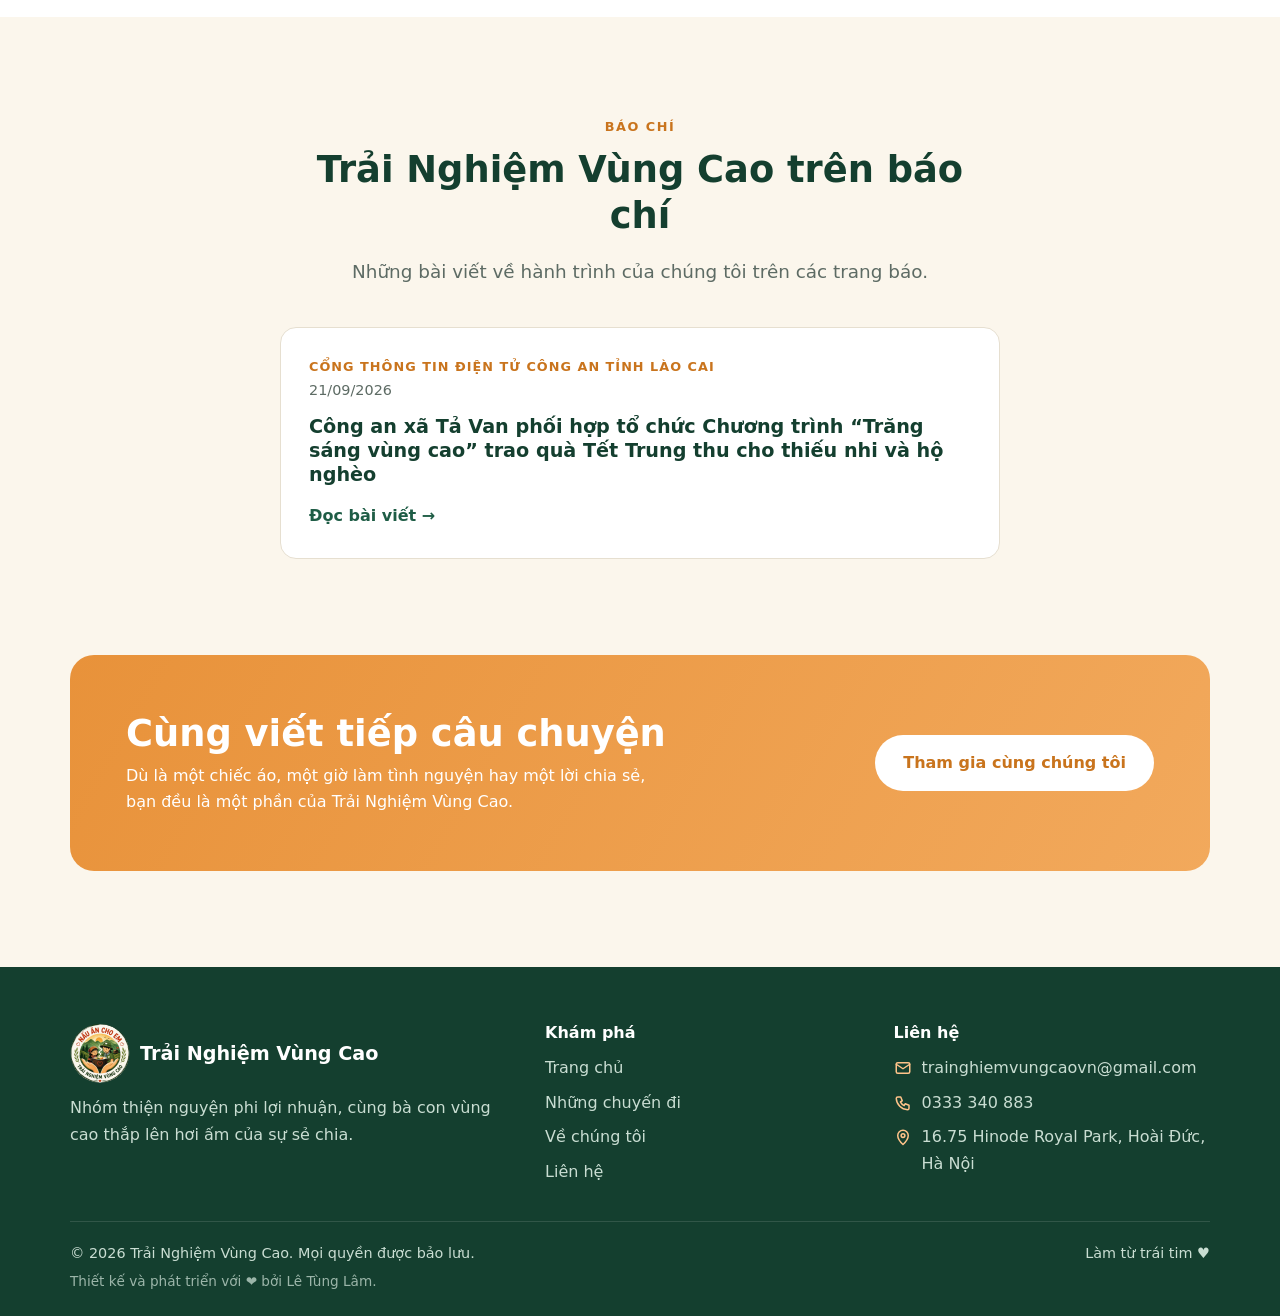
==== commit 5a591b1e: "update" ====
--- a/about.html
+++ b/about.html
@@ -216,7 +216,10 @@
         </div>
       </div>
       <div class="footer-bottom">
-        <span>© <span id="year">2026</span> Trải Nghiệm Vùng Cao. Mọi quyền được bảo lưu.</span>
+        <div class="footer-copy">
+          <span>© <span id="year">2026</span> Trải Nghiệm Vùng Cao. Mọi quyền được bảo lưu.</span>
+          <span class="footer-credit">Thiết kế và phát triển với ❤️ bởi Lê Tùng Lâm.</span>
+        </div>
         <span>Làm từ trái tim ♥</span>
       </div>
     </div>
--- a/assets/css/style.css
+++ b/assets/css/style.css
@@ -202,17 +202,20 @@
 .card p { color: var(--muted); margin-bottom: 0; }
 
 /* ---------- Campaign ---------- */
+#chien-dich .container { --maxw: 1280px; }
 .campaign {
-  display: grid; grid-template-columns: 1.1fr 1fr; gap: 0;
+  display: grid; grid-template-columns: 1.3fr 1fr; gap: 0; align-items: center;
   background: var(--white); border-radius: 24px; overflow: hidden; box-shadow: var(--shadow);
 }
-.campaign-visual {
-  min-height: 320px;
-  background: linear-gradient(160deg, #f6c58a 0%, #e8923a 45%, #1f5d46 100%);
-  position: relative;
-}
-.campaign-visual svg { position: absolute; inset: auto 0 0 0; width: 100%; }
-.campaign-body { padding: clamp(24px, 4vw, 48px); }
+.campaign-visual { aspect-ratio: 16 / 9; }
+.campaign-visual img { display: block; width: 100%; height: 100%; object-fit: cover; }
+.campaign-body { padding: clamp(20px, 2.6vw, 32px); }
+.campaign-body h2 { font-size: clamp(1.3rem, 2.2vw, 1.6rem); }
+.campaign-body p { font-size: .95rem; }
+.campaign-body .progress { margin: 12px 0 6px; }
+.campaign-body .progress-meta { font-size: .88rem; }
+.campaign-body .amounts { gap: 8px; margin: 14px 0 12px; }
+.campaign-body .amount { padding: 7px 14px; font-size: .9rem; }
 .tag {
   display: inline-block; background: var(--green-soft); color: var(--green-dark);
   font-size: .8rem; font-weight: 700; padding: 4px 12px; border-radius: 999px; margin-bottom: 14px;
@@ -237,7 +240,6 @@
 
 @media (max-width: 860px) {
   .campaign { grid-template-columns: 1fr; }
-  .campaign-visual { min-height: 220px; }
 }
 
 /* ---------- Steps ---------- */
@@ -254,13 +256,16 @@
 @media (max-width: 560px) { .steps { grid-template-columns: 1fr; } }
 
 /* ---------- Quote ---------- */
-.quote { background: var(--green-soft); border-radius: var(--radius); padding: 28px; position: relative; }
+.quote {
+  background: var(--green-soft); border-radius: var(--radius); padding: 28px; position: relative;
+  display: flex; flex-direction: column;
+}
 .quote::before {
   content: "“"; position: absolute; top: 4px; left: 18px; font-size: 4rem; line-height: 1;
   color: var(--amber); font-family: Georgia, serif;
 }
 .quote p { padding-top: 26px; font-size: 1.05rem; }
-.quote footer { font-weight: 700; color: var(--green-dark); }
+.quote footer { margin-top: auto; font-weight: 700; color: var(--green-dark); }
 .quote footer span { display: block; font-weight: 400; color: var(--muted); font-size: .9rem; }
 
 /* ---------- CTA band ---------- */
@@ -375,6 +380,8 @@
 .footer-contact li { display: flex; align-items: flex-start; gap: 10px; }
 .footer-contact svg { flex: none; width: 18px; height: 18px; margin-top: 4px; color: #ffc48a; }
 .footer-bottom { margin-top: 36px; padding-top: 20px; border-top: 1px solid rgba(255,255,255,.12); font-size: .9rem; display: flex; flex-wrap: wrap; justify-content: space-between; gap: 8px; }
+.footer-copy { display: flex; flex-direction: column; gap: 4px; }
+.footer-credit { font-size: .85rem; opacity: .75; }
 
 /* ---------- Reveal animation ---------- */
 .reveal { opacity: 0; transform: translateY(22px); transition: opacity .7s ease, transform .7s ease; }
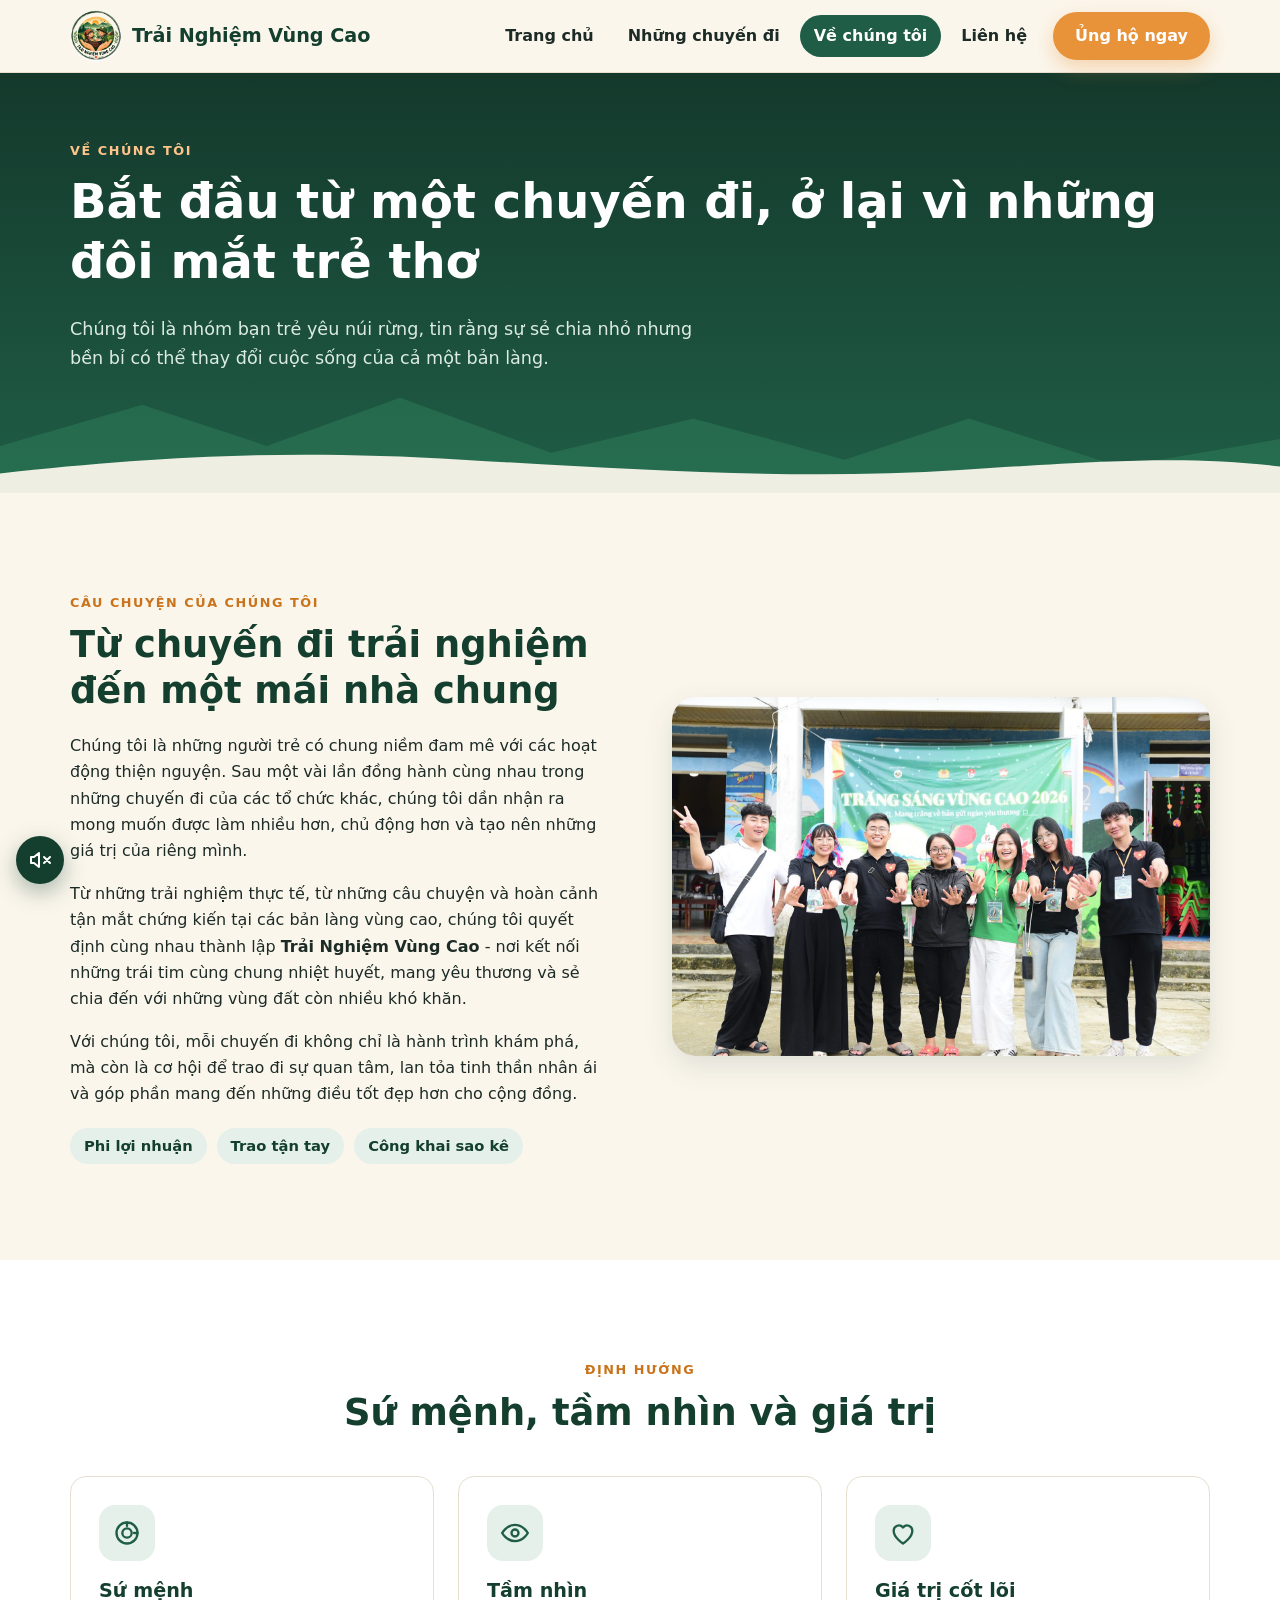
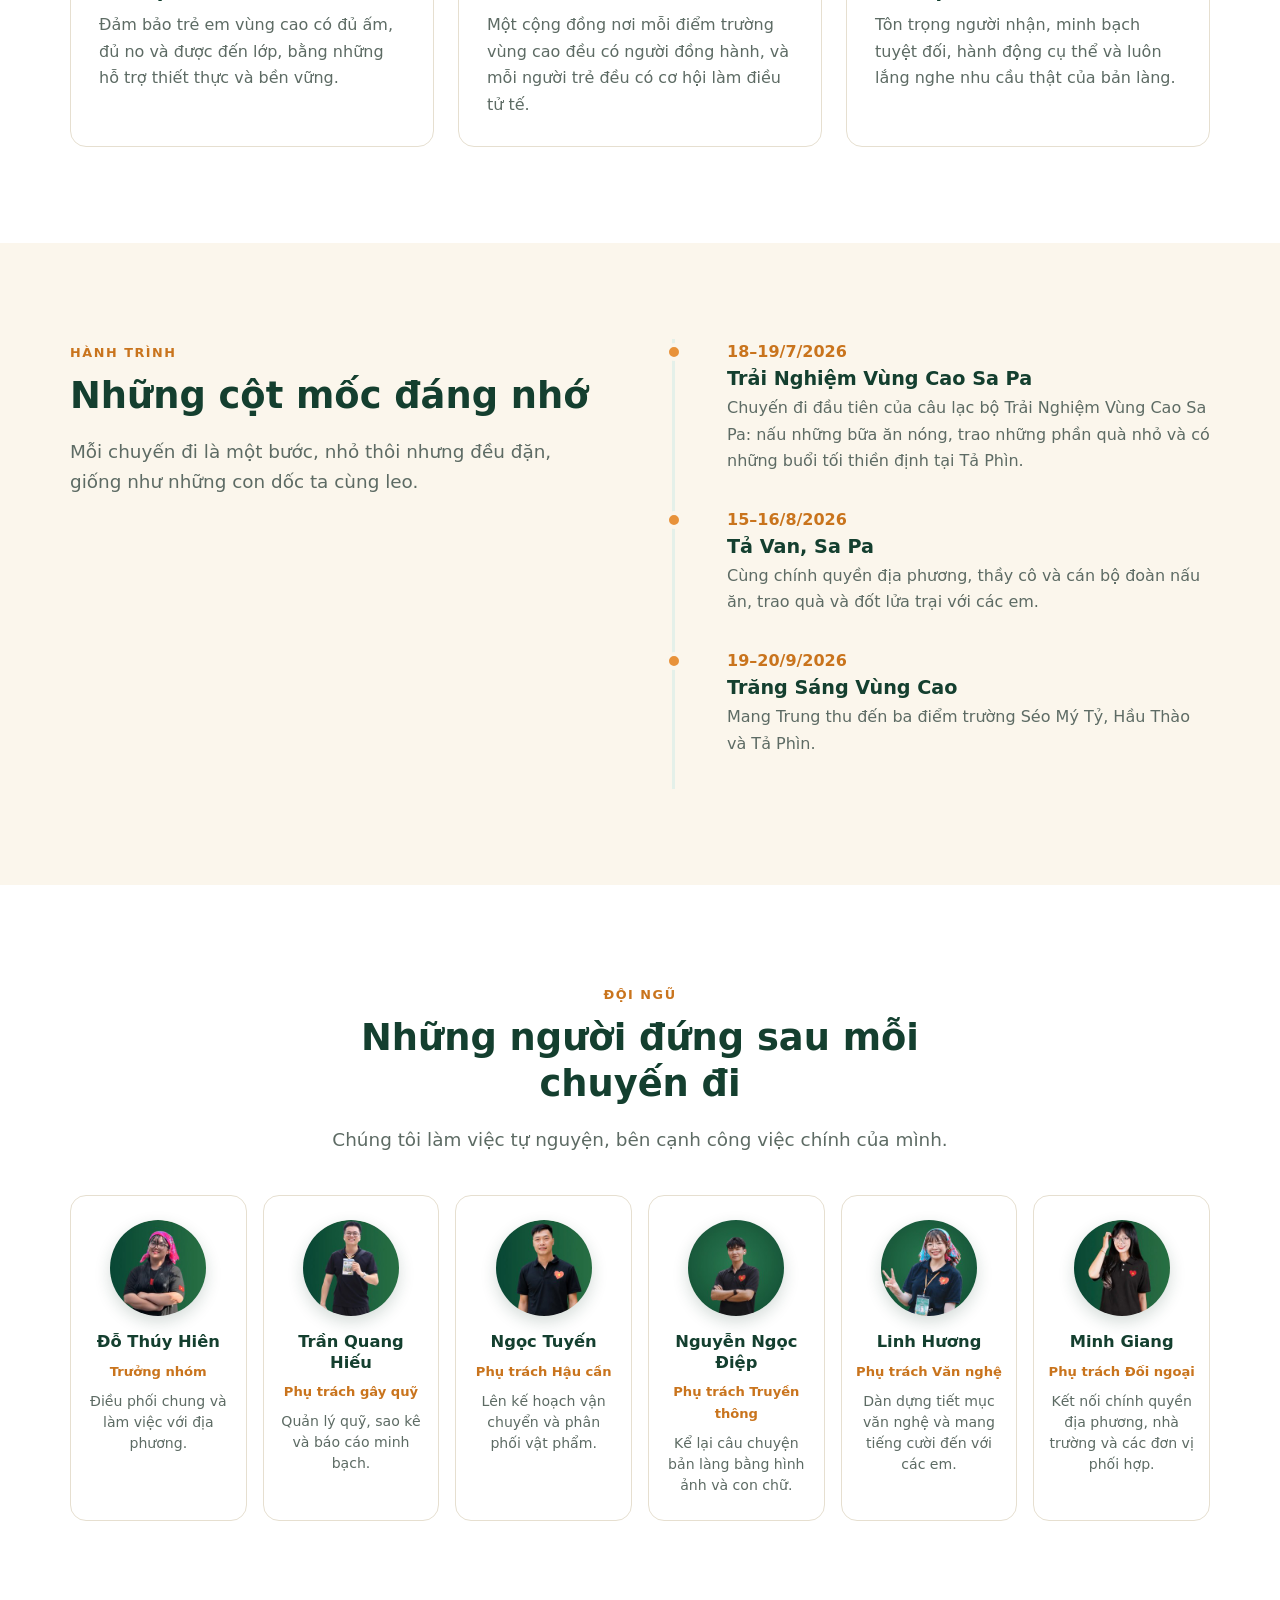
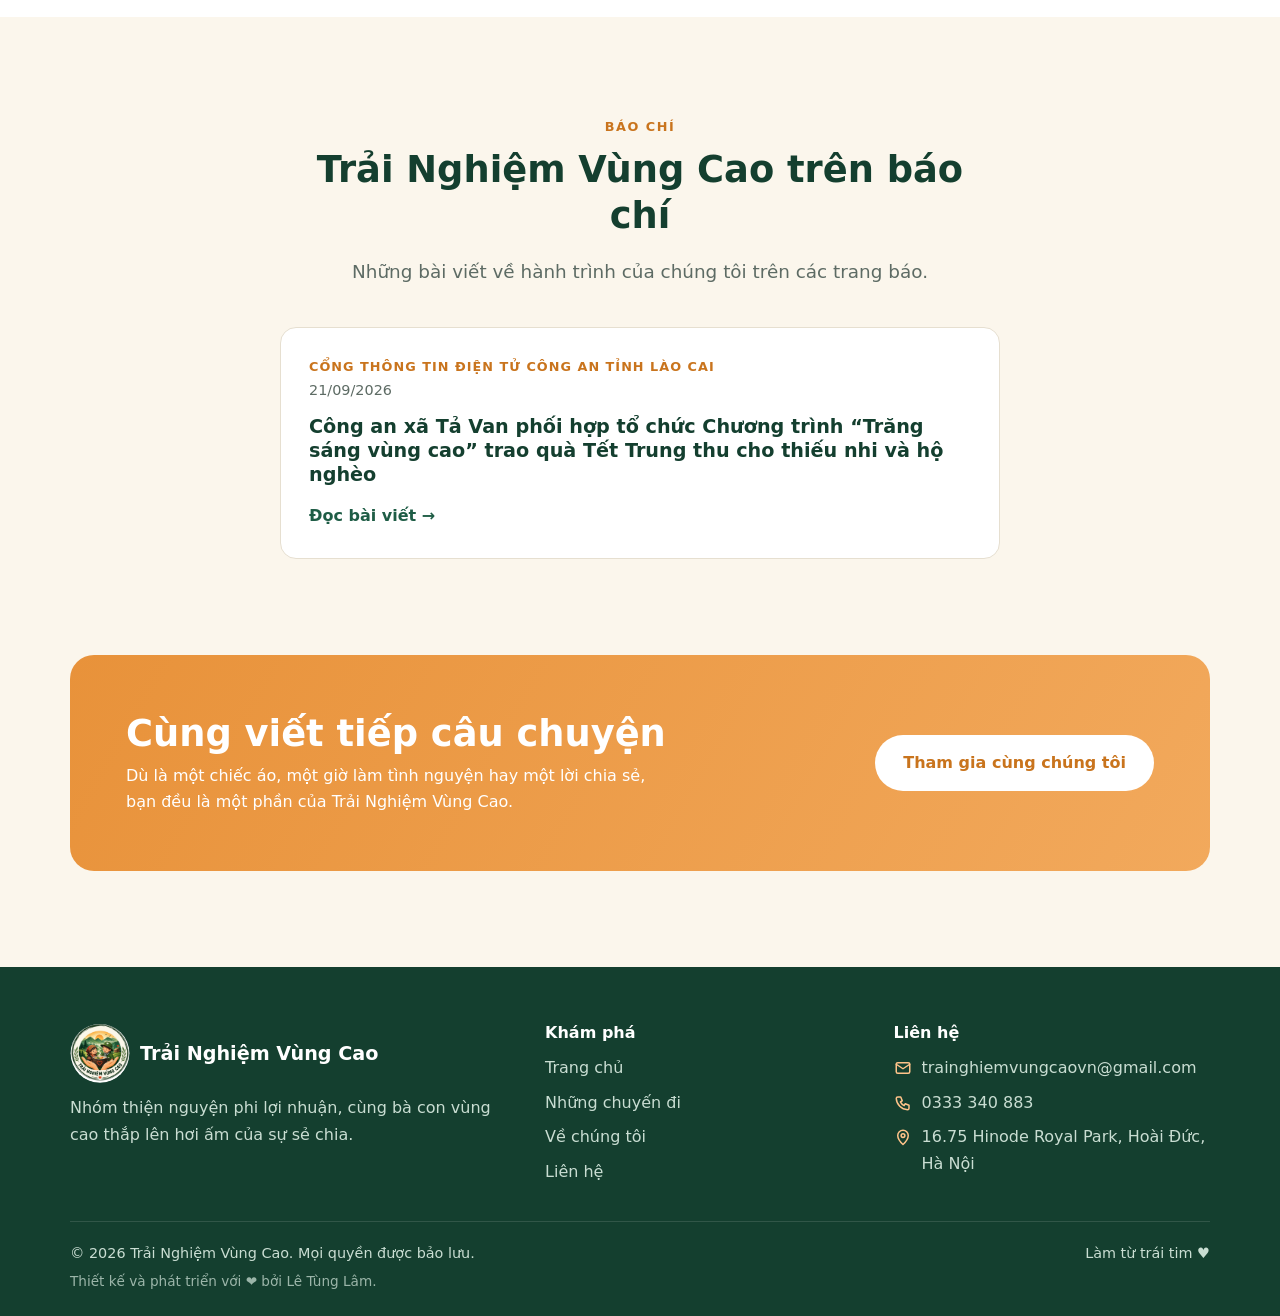
==== commit 1a3b1fce: "Replace site logo and add CLAUDE.md Co-Authored-By: Claude Opus 5.5 <noreply@anthropic.com>" ====
--- a/about.html
+++ b/about.html
@@ -5,7 +5,7 @@
   <meta name="viewport" content="width=device-width, initial-scale=1">
   <title>Về chúng tôi – Trải Nghiệm Vùng Cao</title>
   <meta name="description" content="Câu chuyện, sứ mệnh, giá trị và đội ngũ của nhóm thiện nguyện Trải Nghiệm Vùng Cao.">
-  <link rel="icon" type="image/jpeg" href="image/logo/756038593_122113385253383859_3584838809408569809_n.jpg">
+  <link rel="icon" type="image/jpeg" href="image/logo/1794140038859_7087115050327952533_g6362292188111464324_2d3cc2e5153b5b42fe2e75b8a5b62109.jpg">
   <link rel="stylesheet" href="assets/css/style.css">
 </head>
 <body>
@@ -14,7 +14,7 @@
   <header class="site-header">
     <div class="container nav">
       <a class="brand" href="index.html" aria-label="Trải Nghiệm Vùng Cao - Trang chủ">
-        <img class="brand-logo" src="image/logo/756038593_122113385253383859_3584838809408569809_n.jpg" alt="" width="52" height="52">
+        <img class="brand-logo" src="image/logo/1794140038859_7087115050327952533_g6362292188111464324_2d3cc2e5153b5b42fe2e75b8a5b62109.jpg" alt="" width="52" height="52">
         Trải Nghiệm Vùng Cao
       </a>
       <button class="nav-toggle" aria-expanded="false" aria-controls="menu" aria-label="Mở menu"><span></span></button>
@@ -192,7 +192,7 @@
       <div class="footer-grid">
         <div>
           <a class="brand" href="index.html">
-            <img class="brand-logo" src="image/logo/756038593_122113385253383859_3584838809408569809_n.jpg" alt="" width="52" height="52">
+            <img class="brand-logo" src="image/logo/1794140038859_7087115050327952533_g6362292188111464324_2d3cc2e5153b5b42fe2e75b8a5b62109.jpg" alt="" width="52" height="52">
             Trải Nghiệm Vùng Cao
           </a>
           <p>Nhóm thiện nguyện phi lợi nhuận, cùng bà con vùng cao thắp lên hơi ấm của sự sẻ chia.</p>
@@ -211,7 +211,7 @@
           <ul class="footer-contact">
             <li><svg viewBox="0 0 24 24" fill="none" stroke="currentColor" stroke-width="2" stroke-linecap="round" stroke-linejoin="round" aria-hidden="true"><rect x="3" y="5" width="18" height="14" rx="2"/><path d="m3 7 9 6 9-6"/></svg><a href="mailto:trainghiemvungcaovn@gmail.com">trainghiemvungcaovn@gmail.com</a></li>
             <li><svg viewBox="0 0 24 24" fill="none" stroke="currentColor" stroke-width="2" stroke-linecap="round" stroke-linejoin="round" aria-hidden="true"><path d="M5 4h4l2 5-2.5 1.5a11 11 0 0 0 5 5L15 13l5 2v4a2 2 0 0 1-2 2A16 16 0 0 1 3 6a2 2 0 0 1 2-2z"/></svg><a href="tel:0333340883">0333 340 883</a></li>
-            <li><svg viewBox="0 0 24 24" fill="none" stroke="currentColor" stroke-width="2" stroke-linecap="round" stroke-linejoin="round" aria-hidden="true"><path d="M12 22s7-6.5 7-12a7 7 0 0 0-14 0c0 5.5 7 12 7 12z"/><circle cx="12" cy="10" r="2.5"/></svg><span>16.75 Hinode Royal Park, Hoài Đức, Hà Nội</span></li>
+            <li><svg viewBox="0 0 24 24" fill="none" stroke="currentColor" stroke-width="2" stroke-linecap="round" stroke-linejoin="round" aria-hidden="true"><path d="M12 22s7-6.5 7-12a7 7 0 0 0-14 0c0 5.5 7 12 7 12z"/><circle cx="12" cy="10" r="2.5"/></svg><a href="https://maps.app.goo.gl/CJ9iEhWhTzTRscjK6" target="_blank" rel="noopener noreferrer">16.75 Hinode Royal Park, Hoài Đức, Hà Nội</a></li>
           </ul>
         </div>
       </div>
